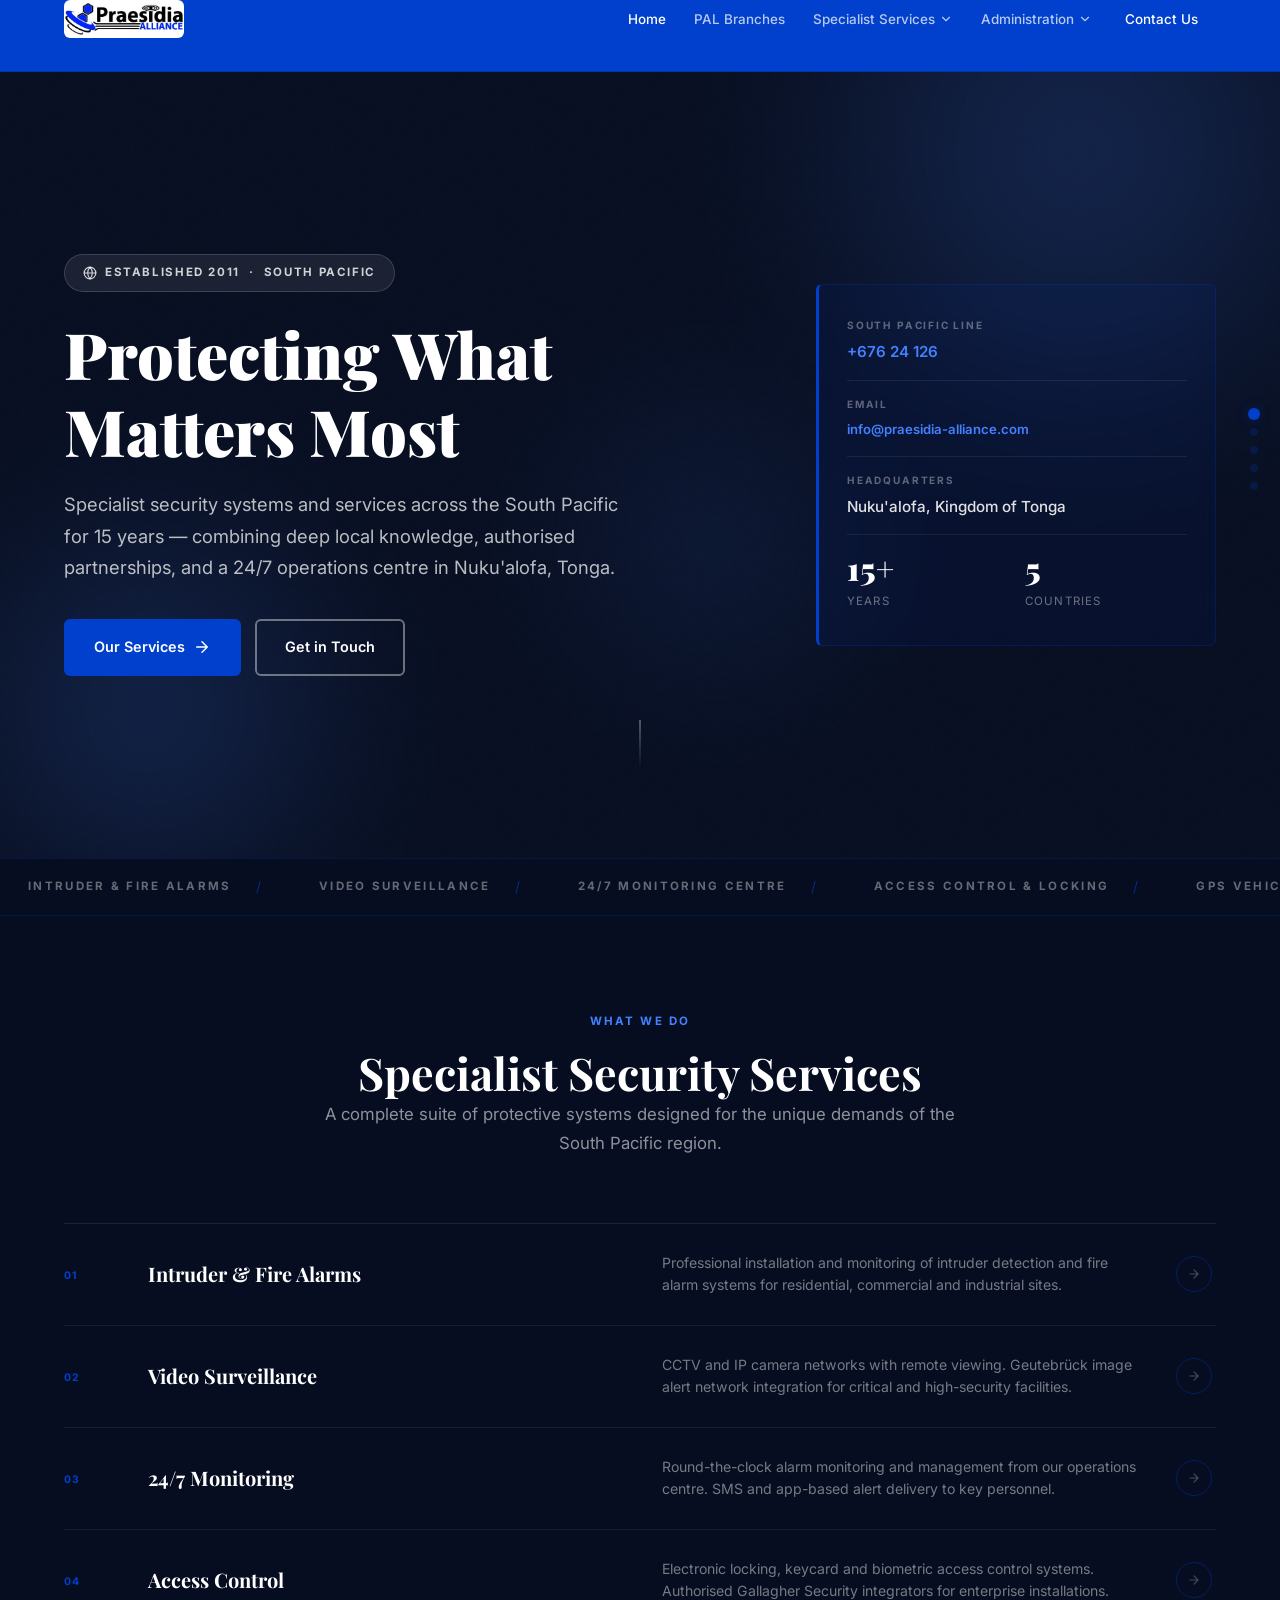
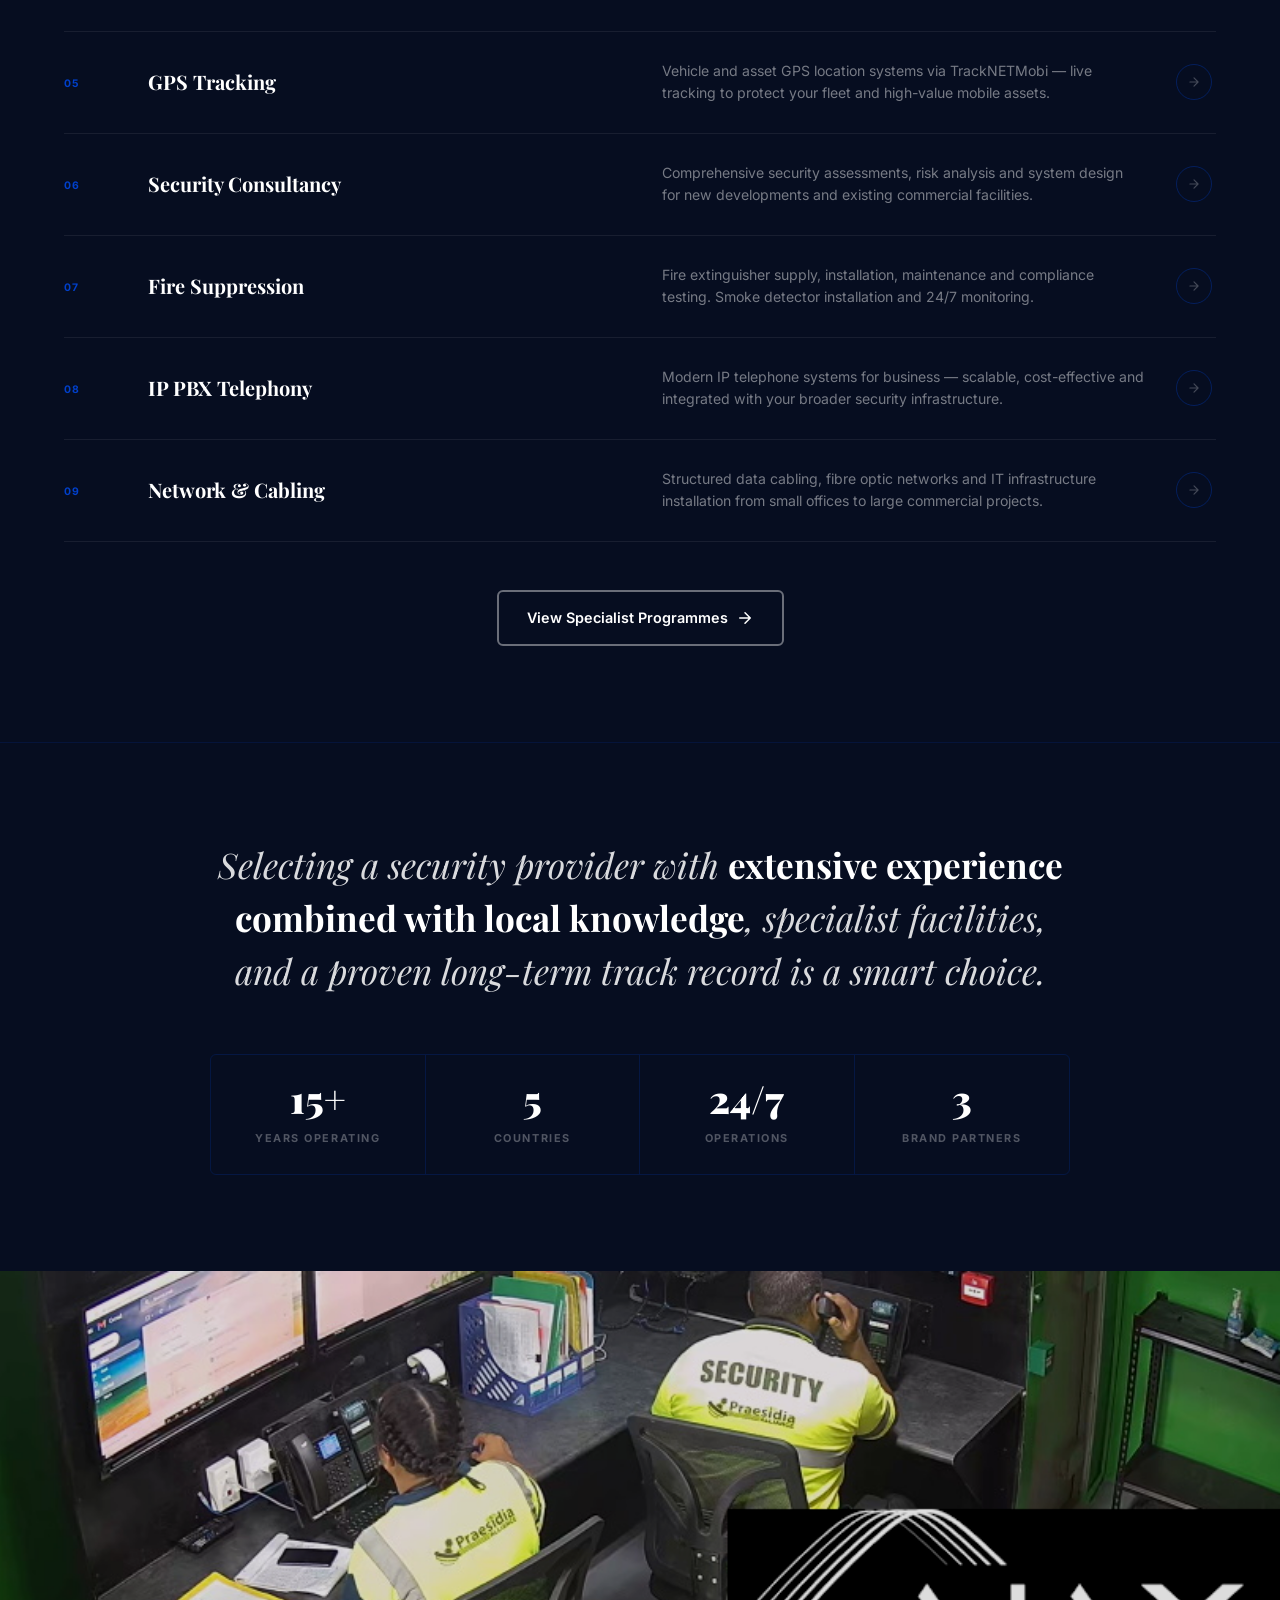
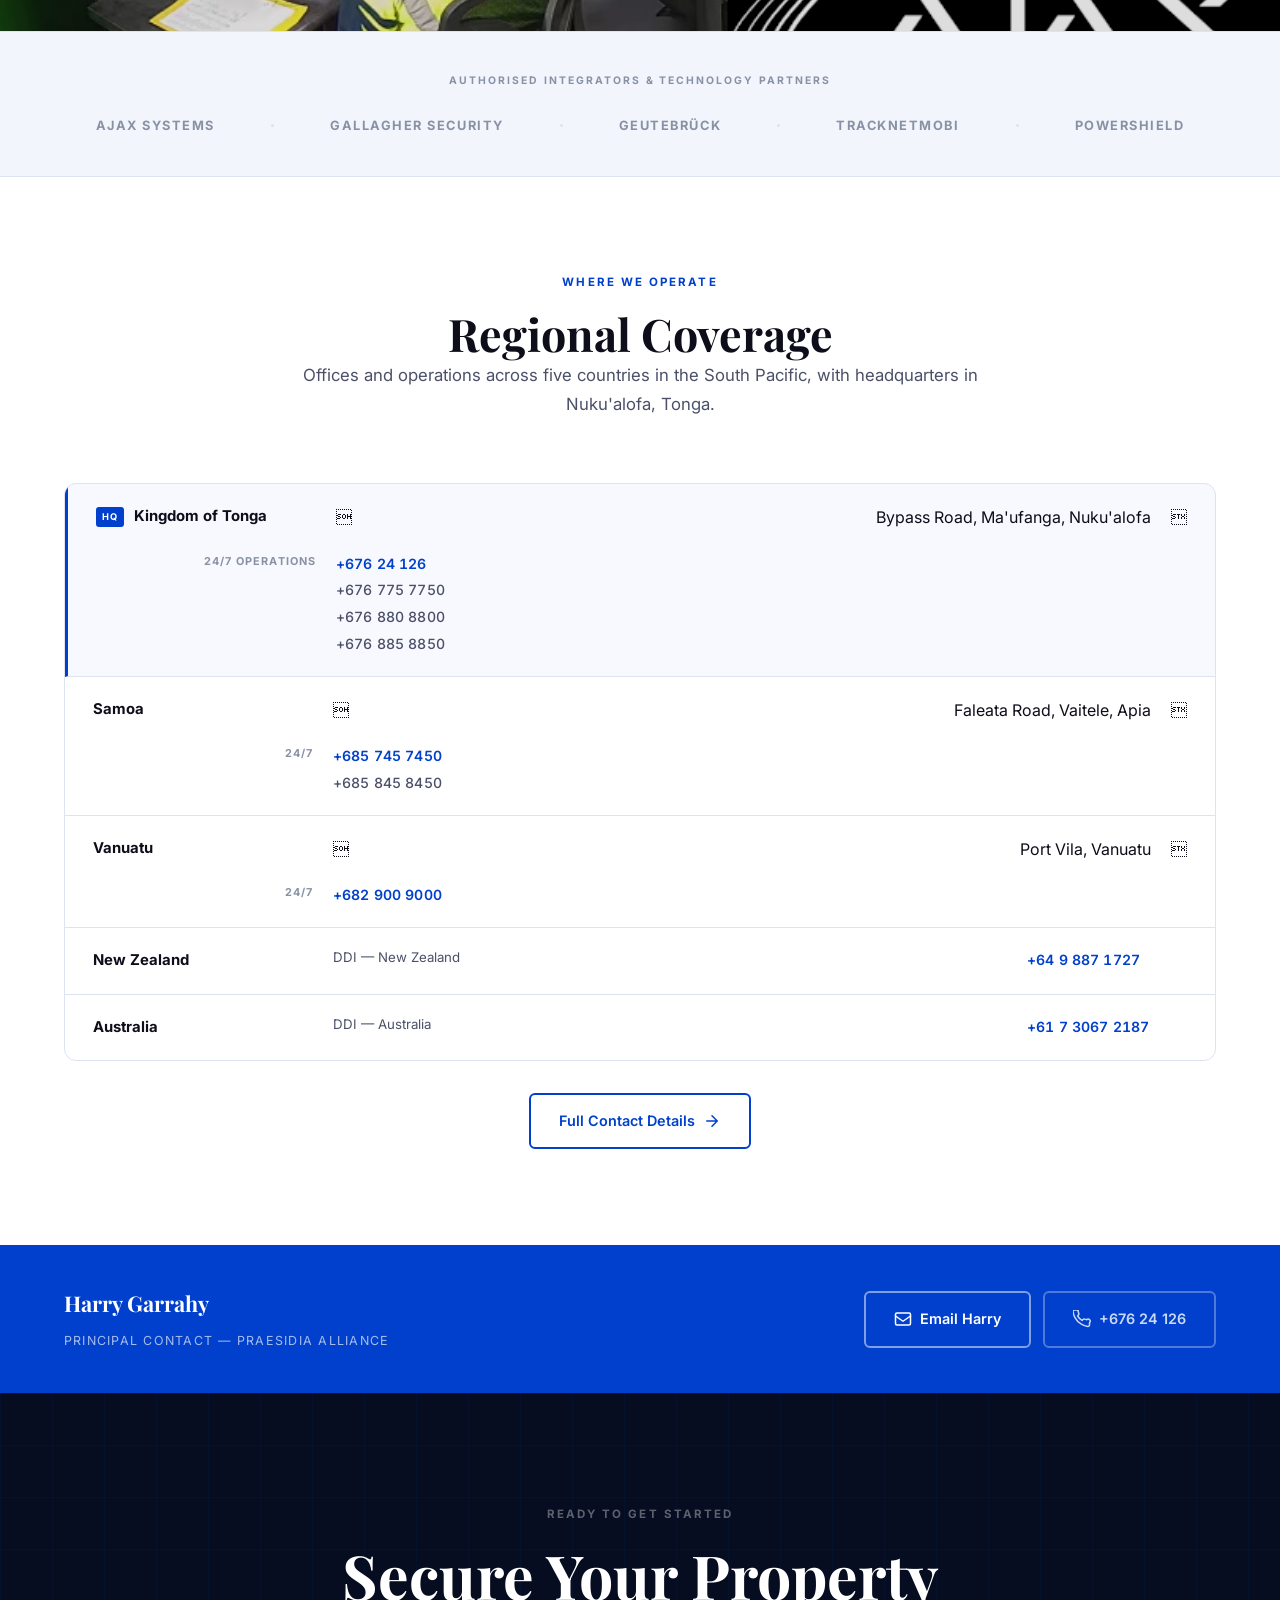
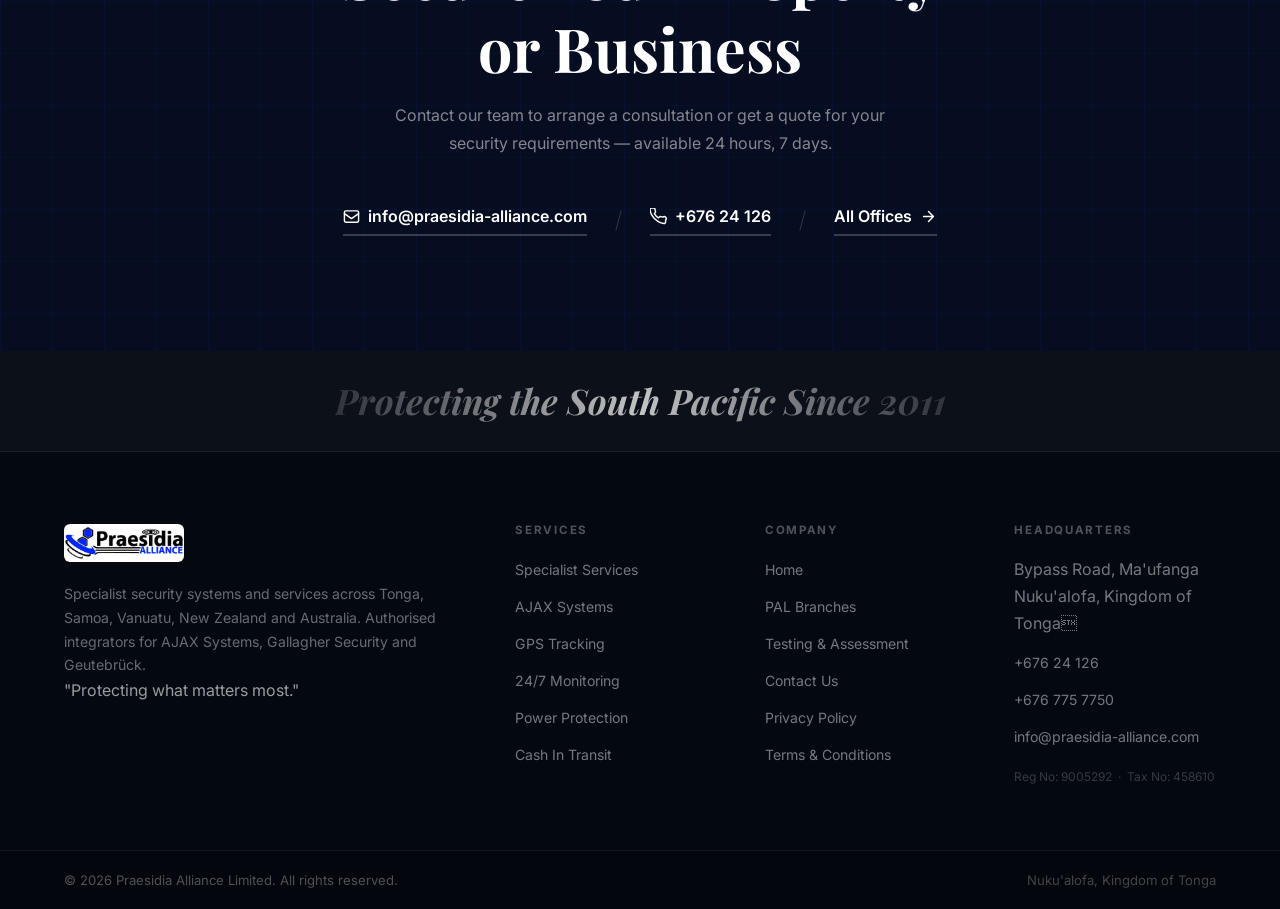
==== index.html @ 6ab4e909 "Make all addresses clickable with Google Maps links" ====
<!DOCTYPE html>
<html lang="en">
<head>
  <meta charset="UTF-8">
  <link rel="icon" type="image/x-icon" href="images/favicon.ico">
  <meta name="viewport" content="width=device-width, initial-scale=1.0">
  <meta name="description" content="Praesidia Alliance — specialist security systems and services across the South Pacific. Intruder alarms, CCTV, 24/7 monitoring, access control, GPS tracking and more.">
  <title>Praesidia Alliance — Security Across the South Pacific</title>
  <meta property="og:type" content="website">
  <meta property="og:site_name" content="Praesidia Alliance">
  <meta property="og:title" content="Praesidia Alliance — Security Across the South Pacific">
  <meta property="og:description" content="Specialist security systems and services across the South Pacific for 15 years. Alarms, CCTV, 24/7 monitoring, access control and more.">
  <meta property="og:url" content="https://praesidia-alliance.com/index.html">
  <meta name="twitter:card" content="summary_large_image">
  <meta name="twitter:title" content="Praesidia Alliance — Security Across the South Pacific">
  <meta name="twitter:description" content="Specialist security systems and services across the South Pacific for 15 years.">
  <link rel="preconnect" href="https://fonts.googleapis.com">
  <link rel="preconnect" href="https://fonts.gstatic.com" crossorigin>
  <link href="https://fonts.googleapis.com/css2?family=Playfair+Display:ital,wght@0,400;0,700;0,900;1,400&family=Inter:wght@300;400;500;600;700&display=swap" rel="stylesheet">
  <link rel="stylesheet" href="css/style.css?v=2">
  <style>
    @media(max-width:900px){
      .nav-menu{display:flex!important;position:fixed!important;top:0!important;left:0!important;right:0!important;bottom:0!important;width:100vw!important;height:100vh!important;min-height:100vh!important;background:#0040CC!important;backdrop-filter:none!important;-webkit-backdrop-filter:none!important;flex-direction:column!important;align-items:center!important;justify-content:flex-start!important;gap:4px!important;padding:96px 28px 40px!important;overflow-y:auto!important;z-index:9999!important;opacity:0!important;transform:translateX(100%)!important;pointer-events:none!important;transition:opacity .35s ease,transform .35s cubic-bezier(.4,0,.2,1)!important}
      .nav-menu.open{opacity:1!important;transform:translateX(0)!important;pointer-events:all!important}
      .nav-toggle{display:flex!important;z-index:10000!important;position:relative!important}
      .nav-menu a{font-size:1.1rem!important;padding:13px 28px!important;font-weight:700!important;color:rgba(255,255,255,0.85)!important;width:100%!important;text-align:center!important;display:block!important;border-radius:8px!important}
      .nav-menu a:hover,.nav-menu a.active{color:#fff!important;background:rgba(255,255,255,0.07)!important}
      .nav-cta{background:#0040CC!important;border-radius:6px!important;margin-top:12px!important}
    }
    html,body{overflow-x:hidden!important}
    @media(max-width:900px){
      .hero{min-height:auto!important;padding-top:calc(72px + 20px)!important;padding-bottom:40px!important}
      .hero p{font-size:1.05rem!important;line-height:1.65!important}
      .hero-blob-1{width:320px!important;height:320px!important}
      .hero-blob-2{width:280px!important;height:280px!important}
      .hero-blob-3{width:240px!important;height:240px!important}
    }
    @media(max-width:640px){
      .btn{white-space:normal!important}
      .hero-actions{flex-direction:column!important}
    }
  </style>
</head>
<body>

<!-- PRELOADER -->
<div class="preloader">
  <div class="preloader-logo">
    <div class="preloader-mark">P</div>
    <div class="preloader-text">
      <strong>Praesidia</strong>
      <span>Alliance</span>
    </div>
  </div>
  <div class="preloader-track"><div class="preloader-fill"></div></div>
</div>

<!-- NAVBAR -->
<nav class="navbar" id="navbar">
  <div class="container">
    <div class="nav-inner">
      <a href="index.html" class="nav-logo">
        <img src="images/logo.png" alt="Praesidia Alliance" class="nav-logo-img">
      </a>
      <ul class="nav-menu" id="navMenu">
        <li><a href="index.html" class="active">Home</a></li>
        <li><a href="pal-branches.html">PAL Branches</a></li>
        <li class="has-dropdown">
          <a href="specialist.html">Specialist Services <span class="icon" data-icon="chevron-down" style="width:14px;height:14px;"></span></a>
          <ul class="dropdown-menu">
            <li><a href="ajax-systems.html">AJAX Systems</a></li>
            <li><a href="tracknetmobi.html">GPS Tracking</a></li>
            <li><a href="247net.html">24/7 Monitoring</a></li>
            <li><a href="power.html">Power Protection</a></li>
            <li><a href="cit.html">Cash In Transit</a></li>
            <li><a href="testing.html">Testing &amp; Assessment</a></li>
          </ul>
        </li>
        <li class="has-dropdown">
          <a href="administration--regional-contacts.html">Administration <span class="icon" data-icon="chevron-down" style="width:14px;height:14px;"></span></a>
          <ul class="dropdown-menu">
            <li><a href="administration--regional-contacts.html">Regional Contacts</a></li>
            <li><a href="privacy-policy.html">Privacy Policy</a></li>
            <li><a href="terms--conditions.html">Terms &amp; Conditions</a></li>
          </ul>
        </li>
        <li><a href="administration--regional-contacts.html" class="nav-cta">Contact Us</a></li>
      </ul>
      <button class="nav-toggle" id="navToggle" aria-label="Toggle navigation" aria-expanded="false">
        <span class="icon" data-icon="menu" style="width:22px;height:22px;"></span>
      </button>
    </div>
  </div>
</nav>

<!-- ==========================================
     HERO — Split layout
     Left: headline + copy + CTAs
     Right: credentials panel (hidden on mobile)
     ========================================== -->
<section class="hero" id="hero" data-nav-label="Home">
  <div class="hero-blobs">
    <div class="hero-blob hero-blob-1"></div>
    <div class="hero-blob hero-blob-2"></div>
    <div class="hero-blob hero-blob-3"></div>
  </div>
  <div class="hero-noise"></div>
  <div class="container">
    <div class="hero-split">

      <!-- Left -->
      <div class="hero-content">
        <div class="hero-eyebrow">
          <span class="icon" data-icon="globe" style="width:14px;height:14px;"></span>
          Established 2011 &nbsp;·&nbsp; South Pacific
        </div>
        <h1 class="stagger-words">Protecting What Matters Most</h1>
        <p>Specialist security systems and services across the South Pacific for 15 years — combining deep local knowledge, authorised partnerships, and a 24/7 operations centre in Nuku'alofa, Tonga.</p>
        <div class="hero-actions">
          <a href="specialist.html" class="btn btn-primary">Our Services <span class="icon" data-icon="arrow-right" style="width:18px;height:18px;"></span></a>
          <a href="administration--regional-contacts.html" class="btn btn-ghost">Get in Touch</a>
        </div>
      </div>

      <!-- Right — credential panel -->
      <div class="hero-panel" data-reveal="right">
        <div class="hero-panel-item">
          <span class="hero-panel-label">South Pacific Line</span>
          <a href="tel:+67624126" class="hero-panel-value hero-panel-link">+676 24 126</a>
        </div>
        <div class="hero-panel-item">
          <span class="hero-panel-label">Email</span>
          <a href="mailto:info@praesidia-alliance.com" class="hero-panel-value hero-panel-link" style="font-size:0.82rem;">info@praesidia-alliance.com</a>
        </div>
        <div class="hero-panel-item">
          <span class="hero-panel-label">Headquarters</span>
          <span class="hero-panel-value">Nuku'alofa, Kingdom of Tonga</span>
        </div>
        <div class="hero-panel-item" style="display:grid;grid-template-columns:1fr 1fr;gap:16px;padding-bottom:0;">
          <div>
            <span class="hero-panel-stat">15+</span>
            <span class="hero-panel-sub">Years</span>
          </div>
          <div>
            <span class="hero-panel-stat">5</span>
            <span class="hero-panel-sub">Countries</span>
          </div>
        </div>
      </div>

    </div>
  </div>
  <div class="hero-scroll"><div class="hero-scroll-line"></div></div>
</section>

<!-- EDITORIAL TICKER -->
<div class="editorial-ticker">
  <div class="editorial-track">
    <span class="editorial-item">Intruder &amp; Fire Alarms <span class="editorial-slash">/</span></span>
    <span class="editorial-item">Video Surveillance <span class="editorial-slash">/</span></span>
    <span class="editorial-item">24/7 Monitoring Centre <span class="editorial-slash">/</span></span>
    <span class="editorial-item">Access Control &amp; Locking <span class="editorial-slash">/</span></span>
    <span class="editorial-item">GPS Vehicle Tracking <span class="editorial-slash">/</span></span>
    <span class="editorial-item">Security Consultancy <span class="editorial-slash">/</span></span>
    <span class="editorial-item">Fire Suppression <span class="editorial-slash">/</span></span>
    <span class="editorial-item">IP PBX Telephony <span class="editorial-slash">/</span></span>
    <span class="editorial-item">Network &amp; Cabling <span class="editorial-slash">/</span></span>
    <span class="editorial-item">Intruder &amp; Fire Alarms <span class="editorial-slash">/</span></span>
    <span class="editorial-item">Video Surveillance <span class="editorial-slash">/</span></span>
    <span class="editorial-item">24/7 Monitoring Centre <span class="editorial-slash">/</span></span>
    <span class="editorial-item">Access Control &amp; Locking <span class="editorial-slash">/</span></span>
    <span class="editorial-item">GPS Vehicle Tracking <span class="editorial-slash">/</span></span>
    <span class="editorial-item">Security Consultancy <span class="editorial-slash">/</span></span>
    <span class="editorial-item">Fire Suppression <span class="editorial-slash">/</span></span>
    <span class="editorial-item">IP PBX Telephony <span class="editorial-slash">/</span></span>
    <span class="editorial-item">Network &amp; Cabling <span class="editorial-slash">/</span></span>
  </div>
</div>

<!-- ==========================================
     SERVICES — Numbered ruled list
     Dark section — completely different to card grid
     ========================================== -->
<section class="section section-dark" id="services" data-nav-label="Services">
  <div class="container">
    <div class="section-header" data-reveal>
      <span class="eyebrow">What We Do</span>
      <h2>Specialist Security Services</h2>
      <p>A complete suite of protective systems designed for the unique demands of the South Pacific region.</p>
    </div>

    <div class="svc-list">

      <div class="svc-row" data-reveal>
        <span class="svc-num">01</span>
        <div class="svc-name">Intruder &amp; Fire Alarms</div>
        <div class="svc-desc">Professional installation and monitoring of intruder detection and fire alarm systems for residential, commercial and industrial sites.</div>
        <div class="svc-arrow"><span class="icon" data-icon="arrow-right" style="width:14px;height:14px;"></span></div>
      </div>

      <div class="svc-row" data-reveal>
        <span class="svc-num">02</span>
        <div class="svc-name">Video Surveillance</div>
        <div class="svc-desc">CCTV and IP camera networks with remote viewing. Geutebrück image alert network integration for critical and high-security facilities.</div>
        <div class="svc-arrow"><span class="icon" data-icon="arrow-right" style="width:14px;height:14px;"></span></div>
      </div>

      <div class="svc-row" data-reveal>
        <span class="svc-num">03</span>
        <div class="svc-name">24/7 Monitoring</div>
        <div class="svc-desc">Round-the-clock alarm monitoring and management from our operations centre. SMS and app-based alert delivery to key personnel.</div>
        <div class="svc-arrow"><span class="icon" data-icon="arrow-right" style="width:14px;height:14px;"></span></div>
      </div>

      <div class="svc-row" data-reveal>
        <span class="svc-num">04</span>
        <div class="svc-name">Access Control</div>
        <div class="svc-desc">Electronic locking, keycard and biometric access control systems. Authorised Gallagher Security integrators for enterprise installations.</div>
        <div class="svc-arrow"><span class="icon" data-icon="arrow-right" style="width:14px;height:14px;"></span></div>
      </div>

      <div class="svc-row" data-reveal>
        <span class="svc-num">05</span>
        <div class="svc-name">GPS Tracking</div>
        <div class="svc-desc">Vehicle and asset GPS location systems via TrackNETMobi — live tracking to protect your fleet and high-value mobile assets.</div>
        <div class="svc-arrow"><span class="icon" data-icon="arrow-right" style="width:14px;height:14px;"></span></div>
      </div>

      <div class="svc-row" data-reveal>
        <span class="svc-num">06</span>
        <div class="svc-name">Security Consultancy</div>
        <div class="svc-desc">Comprehensive security assessments, risk analysis and system design for new developments and existing commercial facilities.</div>
        <div class="svc-arrow"><span class="icon" data-icon="arrow-right" style="width:14px;height:14px;"></span></div>
      </div>

      <div class="svc-row" data-reveal>
        <span class="svc-num">07</span>
        <div class="svc-name">Fire Suppression</div>
        <div class="svc-desc">Fire extinguisher supply, installation, maintenance and compliance testing. Smoke detector installation and 24/7 monitoring.</div>
        <div class="svc-arrow"><span class="icon" data-icon="arrow-right" style="width:14px;height:14px;"></span></div>
      </div>

      <div class="svc-row" data-reveal>
        <span class="svc-num">08</span>
        <div class="svc-name">IP PBX Telephony</div>
        <div class="svc-desc">Modern IP telephone systems for business — scalable, cost-effective and integrated with your broader security infrastructure.</div>
        <div class="svc-arrow"><span class="icon" data-icon="arrow-right" style="width:14px;height:14px;"></span></div>
      </div>

      <div class="svc-row" data-reveal>
        <span class="svc-num">09</span>
        <div class="svc-name">Network &amp; Cabling</div>
        <div class="svc-desc">Structured data cabling, fibre optic networks and IT infrastructure installation from small offices to large commercial projects.</div>
        <div class="svc-arrow"><span class="icon" data-icon="arrow-right" style="width:14px;height:14px;"></span></div>
      </div>

    </div>

    <div style="text-align:center;margin-top:48px;" data-reveal>
      <a href="specialist.html" class="btn btn-ghost">View Specialist Programmes <span class="icon" data-icon="arrow-right" style="width:18px;height:18px;"></span></a>
    </div>
  </div>
</section>

<!-- ==========================================
     ABOUT — Dark statement band
     Italic quote + bordered fact grid + image
     ========================================== -->
<section class="about-band" id="about" data-nav-label="About">
  <div class="container">
    <div class="about-band-inner">
      <div data-reveal>
        <blockquote>
          Selecting a security provider with <em>extensive experience combined with local knowledge</em>, specialist facilities, and a proven long-term track record is a smart choice.
        </blockquote>
      </div>
      <div class="about-facts" data-reveal>
        <div class="about-fact">
          <span class="about-fact-num">15+</span>
          <span class="about-fact-label">Years Operating</span>
        </div>
        <div class="about-fact">
          <span class="about-fact-num">5</span>
          <span class="about-fact-label">Countries</span>
        </div>
        <div class="about-fact">
          <span class="about-fact-num">24/7</span>
          <span class="about-fact-label">Operations</span>
        </div>
        <div class="about-fact">
          <span class="about-fact-num">3</span>
          <span class="about-fact-label">Brand Partners</span>
        </div>
      </div>
    </div>
  </div>
</section>

<!-- OPS CENTRE IMAGE STRIP -->
<div class="ops-strip">
  <!-- SOURCE: Praesidia ops centre with AJAX badge
       Save locally: images/ops-centre.jpg -->
  <img src="images/ops-centre-ajax.jpg"
       alt="Praesidia Alliance 24/7 Operations Centre, Nuku'alofa, Tonga"
       loading="lazy">
</div>

<!-- PARTNERS STRIP -->
<div class="partners-strip">
  <div class="container">
    <p class="partners-strip-label">Authorised integrators &amp; technology partners</p>
    <div class="partners-strip-row">
      <span class="partner-name">AJAX Systems</span>
      <span class="partner-dot"></span>
      <span class="partner-name">Gallagher Security</span>
      <span class="partner-dot"></span>
      <span class="partner-name">Geutebrück</span>
      <span class="partner-dot"></span>
      <span class="partner-name">TrackNETMobi</span>
      <span class="partner-dot"></span>
      <span class="partner-name">PowerShield</span>
    </div>
  </div>
</div>

<!-- ==========================================
     REGIONAL COVERAGE — Table rows
     Not cards — completely different layout
     ========================================== -->
<section class="section" id="coverage" data-nav-label="Regions">
  <div class="container">
    <div class="section-header" data-reveal>
      <span class="eyebrow">Where We Operate</span>
      <h2>Regional Coverage</h2>
      <p>Offices and operations across five countries in the South Pacific, with headquarters in Nuku'alofa, Tonga.</p>
    </div>

    <div class="regions-table" data-reveal>

      <div class="region-row is-hq">
        <div class="region-name-cell">
          <span class="region-hq-tag">HQ</span>
          <strong>Kingdom of Tonga</strong>
        </div>
        <a href="https://www.google.com/maps/search/?api=1&query=Bypass+Road+Maufanga+Nukualofa+Tonga" style="color:inherit;text-decoration:none;" target="_blank" rel="noopener">Bypass Road, Ma'ufanga, Nuku'alofa</a>
        <div class="region-ops-hours">24/7 Operations</div>
        <div class="region-tel">
          <a href="tel:+67624126">+676 24 126</a>
          <a href="tel:+6767757750">+676 775 7750</a>
          <a href="tel:+6768808800">+676 880 8800</a>
          <a href="tel:+6768858850">+676 885 8850</a>
        </div>
      </div>

      <div class="region-row">
        <div class="region-name-cell">
          <strong>Samoa</strong>
        </div>
        <a href="https://www.google.com/maps/search/?api=1&query=Faleata+Road+Vaitele+Apia+Samoa" style="color:inherit;text-decoration:none;" target="_blank" rel="noopener">Faleata Road, Vaitele, Apia</a>
        <div class="region-ops-hours">24/7</div>
        <div class="region-tel">
          <a href="tel:+6857457450">+685 745 7450</a>
          <a href="tel:+6858458450">+685 845 8450</a>
        </div>
      </div>

      <div class="region-row">
        <div class="region-name-cell">
          <strong>Vanuatu</strong>
        </div>
        <a href="https://www.google.com/maps/search/?api=1&query=Port+Vila+Vanuatu" style="color:inherit;text-decoration:none;" target="_blank" rel="noopener">Port Vila, Vanuatu</a>
        <div class="region-ops-hours">24/7</div>
        <div class="region-tel">
          <a href="tel:+6829009000">+682 900 9000</a>
        </div>
      </div>

      <div class="region-row">
        <div class="region-name-cell">
          <strong>New Zealand</strong>
        </div>
        <div class="region-addr">DDI — New Zealand</div>
        <div class="region-ops-hours"></div>
        <div class="region-tel">
          <a href="tel:+6498871727">+64 9 887 1727</a>
        </div>
      </div>

      <div class="region-row">
        <div class="region-name-cell">
          <strong>Australia</strong>
        </div>
        <div class="region-addr">DDI — Australia</div>
        <div class="region-ops-hours"></div>
        <div class="region-tel">
          <a href="tel:+61730672187">+61 7 3067 2187</a>
        </div>
      </div>

    </div>

    <div style="text-align:center;margin-top:32px;" data-reveal>
      <a href="administration--regional-contacts.html" class="btn btn-outline">Full Contact Details <span class="icon" data-icon="arrow-right" style="width:18px;height:18px;"></span></a>
    </div>
  </div>
</section>

<!-- KEY CONTACT BAND -->
<div class="contact-band">
  <div class="container">
    <div class="contact-band-inner">
      <div class="contact-band-info">
        <strong>Harry Garrahy</strong>
        <span>Principal Contact — Praesidia Alliance</span>
      </div>
      <div class="contact-band-actions">
        <a href="mailto:htg@praesidia-alliance.com" class="btn btn-ghost" style="border-color:rgba(255,255,255,0.5);">
          <span class="icon" data-icon="mail" style="width:18px;height:18px;"></span>
          Email Harry
        </a>
        <a href="tel:+67624126" class="btn btn-ghost" style="border-color:rgba(255,255,255,0.3);color:rgba(255,255,255,0.8);">
          <span class="icon" data-icon="phone" style="width:18px;height:18px;"></span>
          +676 24 126
        </a>
      </div>
    </div>
  </div>
</div>

<!-- ==========================================
     CTA — Typographic, grid-pattern dark
     No button-heavy CTA section — just links
     ========================================== -->
<section class="cta-type" id="cta" data-nav-label="Get in Touch">
  <div class="container">
    <div class="cta-type-inner" data-reveal>
      <span class="eyebrow" style="color:rgba(255,255,255,0.35);">Ready to Get Started</span>
      <h2>Secure Your Property<br>or Business</h2>
      <p>Contact our team to arrange a consultation or get a quote for your security requirements — available 24 hours, 7 days.</p>
      <div class="cta-type-links">
        <a href="mailto:info@praesidia-alliance.com" class="cta-type-link">
          <span class="icon" data-icon="mail" style="width:17px;height:17px;"></span>
          info@praesidia-alliance.com
        </a>
        <span class="cta-type-sep">/</span>
        <a href="tel:+67624126" class="cta-type-link">
          <span class="icon" data-icon="phone" style="width:17px;height:17px;"></span>
          +676 24 126
        </a>
        <span class="cta-type-sep">/</span>
        <a href="administration--regional-contacts.html" class="cta-type-link">
          All Offices
          <span class="icon" data-icon="arrow-right" style="width:17px;height:17px;"></span>
        </a>
      </div>
    </div>
  </div>
</section>

<!-- FOOTER -->
<footer class="footer">
  <div class="footer-brand-bar">
    <div class="container">
      <span class="footer-brand-statement">Protecting the South Pacific Since 2011</span>
    </div>
  </div>
  <div class="footer-main">
    <div class="container">
      <div class="footer-grid">
        <div class="footer-brand">
          <a href="index.html" class="nav-logo" style="margin-bottom:20px;display:inline-flex;">
            <img src="images/logo.png" alt="Praesidia Alliance" class="nav-logo-img">
          </a>
          <p>Specialist security systems and services across Tonga, Samoa, Vanuatu, New Zealand and Australia. Authorised integrators for AJAX Systems, Gallagher Security and Geutebrück.</p>
          <span class="footer-tagline">"Protecting what matters most."</span>
        </div>
        <div>
          <h5>Services</h5>
          <ul class="footer-links">
            <li><a href="specialist.html">Specialist Services</a></li>
            <li><a href="ajax-systems.html">AJAX Systems</a></li>
            <li><a href="tracknetmobi.html">GPS Tracking</a></li>
            <li><a href="247net.html">24/7 Monitoring</a></li>
            <li><a href="power.html">Power Protection</a></li>
            <li><a href="cit.html">Cash In Transit</a></li>
          </ul>
        </div>
        <div>
          <h5>Company</h5>
          <ul class="footer-links">
            <li><a href="index.html">Home</a></li>
            <li><a href="pal-branches.html">PAL Branches</a></li>
            <li><a href="testing.html">Testing &amp; Assessment</a></li>
            <li><a href="administration--regional-contacts.html">Contact Us</a></li>
            <li><a href="privacy-policy.html">Privacy Policy</a></li>
            <li><a href="terms--conditions.html">Terms &amp; Conditions</a></li>
          </ul>
        </div>
        <div>
          <h5>Headquarters</h5>
          <ul class="footer-links">
            <li <a href="https://www.google.com/maps/search/?api=1&query=Bypass+Road+Maufanga+Nukualofa+Tonga" style="color:rgba(255,255,255,0.45);text-decoration:none;" target="_blank" rel="noopener">Bypass Road, Ma'ufanga<br>Nuku'alofa, Kingdom of Tonga</a>
          </ul>
          <ul class="footer-links" style="margin-top:12px;">
            <li><a href="tel:+67624126">+676 24 126</a></li>
            <li><a href="tel:+6767757750">+676 775 7750</a></li>
            <li><a href="mailto:info@praesidia-alliance.com">info@praesidia-alliance.com</a></li>
          </ul>
          <p style="margin-top:16px;font-size:0.75rem;color:rgba(255,255,255,0.2);line-height:1.6;">
            Reg No: 9005292 &nbsp;·&nbsp; Tax No: 458610
          </p>
        </div>
      </div>
    </div>
  </div>
  <div class="footer-bottom">
    <div class="container" style="display:flex;justify-content:space-between;align-items:center;flex-wrap:wrap;gap:8px;width:100%;">
      <span>© 2026 Praesidia Alliance Limited. All rights reserved.</span>
      <span style="color:rgba(255,255,255,0.25);">Nuku'alofa, Kingdom of Tonga</span>
    </div>
  </div>
</footer>

<a href="#" class="back-to-top" aria-label="Back to top">
  <span class="icon" data-icon="arrow-up" style="width:20px;height:20px;"></span>
</a>

<script src="js/icons.js?v=1"></script>
<script src="js/main.js?v=1"></script>
</body>
</html>
---- css/style.css ----
/* ============================================
   PRAESIDIA ALLIANCE — Premium Security
   Playfair Display / Inter — Navy + Blue
   ============================================ */

/* ============================================
   SECTION 7 — DESIGN TOKENS
   ============================================ */
:root {
  --primary:         #0040CC;
  --primary-dark:    #060d20;
  --primary-light:   #4480ff;
  --primary-glow:    rgba(0,64,204,0.30);

  --text-dark:       #0d0e1a;
  --text-mid:        #4b5068;
  --text-light:      #8892a4;

  --bg-white:        #ffffff;
  --bg-light:        #f2f5fc;
  --border:          #dde3f0;

  --shadow-xs:       0 1px 4px rgba(6,13,32,0.07);
  --shadow-sm:       0 2px 12px rgba(6,13,32,0.10);
  --shadow:          0 8px 32px rgba(6,13,32,0.14);
  --shadow-lg:       0 20px 60px rgba(6,13,32,0.20);

  --radius-sm:       6px;
  --radius:          12px;
  --radius-lg:       20px;
  --nav-height:      72px;
  --max-width:       1200px;

  --transition:      all 0.35s cubic-bezier(0.4,0,0.2,1);
  --transition-fast: all 0.2s cubic-bezier(0.4,0,0.2,1);

  --font-display:    'Playfair Display', Georgia, serif;
  --font-body:       'Inter', 'Helvetica Neue', Arial, sans-serif;
}

/* ============================================
   BASE RESET + TYPOGRAPHY
   ============================================ */
*, *::before, *::after { box-sizing:border-box; margin:0; padding:0; }
html { scroll-behavior:smooth; }
html, body { overflow-x:hidden; }
body {
  font-family:var(--font-body); font-size:16px; line-height:1.7;
  color:var(--text-dark); background:var(--bg-white);
  -webkit-font-smoothing:antialiased;
}
body.page-exit { animation:pageExit 0.34s ease forwards; }
@keyframes pageExit { to { opacity:0; transform:translateY(-12px); } }

h1,h2,h3,h4,h5 { font-family:var(--font-display); line-height:1.2; }
h1 { font-size:clamp(2.4rem,5.5vw,4rem); font-weight:900; }
h2 { font-size:clamp(1.8rem,3.5vw,2.8rem); font-weight:700; }
h3 { font-size:clamp(1.2rem,2.5vw,1.6rem); font-weight:700; }
h4 { font-size:1.1rem; font-weight:700; }
p  { color:var(--text-mid); margin-bottom:1rem; line-height:1.75; }
a  { color:var(--primary); text-decoration:none; transition:var(--transition-fast); }
img { max-width:100%; display:block; }

.section { padding:96px 0; }
.section.bg-light { background:var(--bg-light); }
.container { max-width:var(--max-width); margin:0 auto; padding:0 24px; }
.eyebrow { font-family:var(--font-body); font-size:0.72rem; font-weight:700; letter-spacing:0.18em; text-transform:uppercase; color:var(--primary); display:block; margin-bottom:14px; }
.divider { width:48px; height:3px; background:linear-gradient(90deg,var(--primary-dark),var(--primary)); border-radius:2px; margin:16px auto 28px; }
.divider-left { width:48px; height:3px; background:linear-gradient(90deg,var(--primary-dark),var(--primary)); border-radius:2px; margin:16px 0 28px; }
.section-header { text-align:center; max-width:680px; margin:0 auto 64px; }
.section-header p { font-size:1.05rem; }

.grid-2 { display:grid; grid-template-columns:repeat(2,1fr); gap:32px; }
.grid-3 { display:grid; grid-template-columns:repeat(3,1fr); gap:28px; }
.grid-4 { display:grid; grid-template-columns:repeat(4,1fr); gap:24px; }

.split { display:grid; grid-template-columns:1fr 1fr; gap:72px; align-items:center; }
.split.reverse { direction:rtl; }
.split.reverse > * { direction:ltr; }
.split-text { display:flex; flex-direction:column; }
.split-text h2 { margin-bottom:8px; }
.split-text p { font-size:1.05rem; }
.split-img { position:relative; }
.split-img img { width:100%; height:460px; object-fit:cover; border-radius:var(--radius-lg); display:block; }
.split-img-badge { position:absolute; bottom:24px; left:24px; background:var(--primary); color:#fff; font-size:0.8rem; font-weight:700; letter-spacing:0.08em; text-transform:uppercase; padding:8px 16px; border-radius:var(--radius-sm); }

.breadcrumb { display:flex; align-items:center; gap:8px; font-size:0.85rem; color:rgba(255,255,255,0.6); margin-bottom:16px; }
.breadcrumb a { color:rgba(255,255,255,0.6); }
.breadcrumb a:hover { color:#fff; }
.breadcrumb-sep { opacity:0.4; }

/* ============================================
   SCROLL PROGRESS BAR
   ============================================ */
.scroll-progress {
  position:fixed; top:0; left:0; height:3px; z-index:10001;
  background:linear-gradient(90deg,var(--primary-dark),var(--primary),var(--primary-light));
  width:0%; transition:width 0.1s linear; pointer-events:none;
}

/* ============================================
   PRELOADER
   ============================================ */
.preloader {
  position:fixed; inset:0; z-index:10000;
  background:var(--primary-dark); display:flex; flex-direction:column;
  align-items:center; justify-content:center; gap:24px;
  transition:opacity 0.5s ease, visibility 0.5s ease;
}
.preloader.done { opacity:0; visibility:hidden; pointer-events:none; }
.preloader-logo { display:flex; align-items:center; gap:16px; }
.preloader-mark {
  width:52px; height:52px; border-radius:12px;
  background:linear-gradient(135deg,var(--primary),var(--primary-light));
  display:flex; align-items:center; justify-content:center;
  font-family:var(--font-display); font-size:1.4rem; font-weight:900; color:#fff;
  animation:preloaderPulse 1.2s ease-in-out infinite alternate;
}
@keyframes preloaderPulse { from { transform:scale(1); } to { transform:scale(1.08); box-shadow:0 0 28px var(--primary-glow); } }
.preloader-text { display:flex; flex-direction:column; }
.preloader-text strong { font-family:var(--font-display); font-size:1.3rem; color:#fff; font-weight:700; }
.preloader-text span  { font-size:0.72rem; color:rgba(255,255,255,0.45); letter-spacing:0.14em; text-transform:uppercase; margin-top:2px; }
.preloader-track { width:200px; height:2px; background:rgba(255,255,255,0.12); border-radius:2px; overflow:hidden; }
.preloader-fill { height:100%; background:linear-gradient(90deg,var(--primary),var(--primary-light)); animation:preloaderFill 1.4s ease-in-out forwards; }
@keyframes preloaderFill { from { width:0%; } to { width:100%; } }

/* ============================================
   NAVBAR
   ============================================ */
.navbar {
  position:fixed; top:0; left:0; right:0; height:var(--nav-height);
  background:#0040CC; backdrop-filter:blur(24px); -webkit-backdrop-filter:blur(24px);
  z-index:1000; transition:var(--transition);
  border-bottom:1px solid rgba(0,0,0,0.15);
}
.navbar.scrolled { background:#0035aa; box-shadow:var(--shadow); border-bottom-color:rgba(0,0,0,0.2); }
.nav-inner { display:flex; align-items:center; justify-content:space-between; height:100%; }
.nav-logo { display:flex; align-items:center; gap:12px; text-decoration:none; }
.nav-logo-img { height:38px; width:auto; display:block; border-radius:6px; }
.nav-logo-text strong { display:block; font-family:var(--font-display); font-size:1rem; color:#fff; font-weight:700; line-height:1.2; }
.nav-logo-text span   { font-size:0.62rem; color:rgba(255,255,255,0.45); letter-spacing:0.14em; text-transform:uppercase; }
.nav-menu { display:flex; align-items:center; gap:2px; list-style:none; }
.nav-menu > li { position:relative; }
.nav-menu a { padding:8px 13px; border-radius:var(--radius-sm); font-size:0.84rem; font-weight:500; color:rgba(255,255,255,0.72); text-decoration:none; transition:var(--transition-fast); display:flex; align-items:center; gap:4px; }
.nav-menu a:hover, .nav-menu a.active { color:#fff; }
.nav-cta { background:var(--primary) !important; color:#fff !important; border-radius:var(--radius-sm) !important; padding:8px 18px !important; }
.nav-cta:hover { background:var(--primary-light) !important; }
.nav-toggle { display:none; background:none; border:none; cursor:pointer; color:#fff; width:44px; height:44px; align-items:center; justify-content:center; border-radius:var(--radius-sm); }
.nav-toggle:hover { background:rgba(255,255,255,0.08); }
.nav-toggle .icon { width:22px; height:22px; display:block; }

/* Dropdown */
.has-dropdown > a .icon { width:14px; height:14px; }
.dropdown-menu {
  position:absolute; top:calc(100% + 8px); left:0;
  background:var(--primary-dark); border:1px solid rgba(0,64,204,0.2);
  border-radius:var(--radius); min-width:210px; padding:8px 0;
  opacity:0; visibility:hidden; transform:translateY(-8px);
  transition:var(--transition-fast); z-index:200;
  box-shadow:var(--shadow);
}
.has-dropdown:hover .dropdown-menu { opacity:1; visibility:visible; transform:translateY(0); }
.dropdown-menu li a { font-size:0.82rem; padding:9px 18px; color:rgba(255,255,255,0.72); border-radius:0; display:block; }
.dropdown-menu li a:hover { color:#fff; background:rgba(0,64,204,0.15); }

/* Mobile nav */
@media(max-width:900px) {
  .nav-menu {
    display:flex; position:fixed; top:0; left:0; right:0; bottom:0;
    width:100vw; height:100vh; min-height:100vh;
    background:var(--primary-dark); backdrop-filter:none; -webkit-backdrop-filter:none;
    flex-direction:column; align-items:center; justify-content:flex-start;
    gap:4px; padding:96px 28px 40px; overflow-y:auto; z-index:9999;
    opacity:0; transform:translateX(100%); pointer-events:none;
    transition:opacity 0.35s ease, transform 0.35s cubic-bezier(.4,0,.2,1);
  }
  .nav-menu.open { opacity:1; transform:translateX(0); pointer-events:all; }
  .nav-menu li { width:100%; }
  .nav-menu > li > a { font-size:1.1rem; padding:13px 28px; font-weight:700; color:rgba(255,255,255,0.85); width:100%; text-align:center; display:block; border-radius:8px; }
  .nav-menu a:hover, .nav-menu a.active { color:#fff; background:rgba(255,255,255,0.07); }
  .nav-cta { background:var(--primary) !important; margin-top:12px !important; border-radius:6px !important; }
  .has-dropdown > a .icon { display:none; }
  .dropdown-menu { position:static; opacity:1; visibility:visible; transform:none; background:rgba(255,255,255,0.04); border:none; border-radius:0; padding:0; box-shadow:none; }
  .dropdown-menu li a { font-size:0.9rem; padding:9px 28px; text-align:center; color:rgba(255,255,255,0.6); }
  .nav-toggle { display:flex; z-index:10000; position:relative; }
}

/* ============================================
   HERO
   ============================================ */
.hero {
  position:relative; min-height:calc(100vh - 42px); display:flex; align-items:center;
  overflow:hidden; background:var(--primary-dark);
  padding:calc(var(--nav-height) + 80px) 0 80px;
}
.hero-photo {
  position:absolute; inset:0; z-index:0; pointer-events:none;
  background-size:cover; background-position:center 40%;
  animation:kenBurns 24s ease-in-out infinite alternate;
}
@keyframes kenBurns {
  0%   { transform:scale(1) translateX(0px); }
  100% { transform:scale(1.12) translateX(-20px); }
}
.hero-photo-overlay {
  position:absolute; inset:0; z-index:1; pointer-events:none;
  background:linear-gradient(135deg,rgba(6,13,32,0.93) 0%,rgba(6,13,32,0.65) 55%,rgba(0,64,204,0.35) 100%);
}
.hero-blobs { position:absolute; inset:0; z-index:2; pointer-events:none; overflow:hidden; }
.hero-blob {
  position:absolute; border-radius:50%; filter:blur(72px); opacity:0.22;
  background:radial-gradient(circle,var(--primary-light),transparent 70%);
  animation:blobFloat 8s ease-in-out infinite alternate;
}
.hero-blob-1 { width:700px; height:700px; top:-200px; right:-150px; animation-duration:9s; }
.hero-blob-2 { width:500px; height:500px; bottom:-100px; left:-100px; animation-duration:11s; animation-delay:-3s; }
.hero-blob-3 { width:400px; height:400px; top:40%; left:40%; animation-duration:7s; animation-delay:-5s; opacity:0.12; }
@keyframes blobFloat { from { transform:translateY(0) scale(1); } to { transform:translateY(-30px) scale(1.05); } }
.hero-noise { position:absolute; inset:0; z-index:3; pointer-events:none; opacity:0.03; background-image:url("data:image/svg+xml,%3Csvg viewBox='0 0 256 256' xmlns='http://www.w3.org/2000/svg'%3E%3Cfilter id='n'%3E%3CfeTurbulence type='fractalNoise' baseFrequency='0.9' numOctaves='4' stitchTiles='stitch'/%3E%3C/filter%3E%3Crect width='100%25' height='100%25' filter='url(%23n)' opacity='1'/%3E%3C/svg%3E"); background-size:200px; }
.hero-content { position:relative; z-index:5; max-width:760px; }
.hero-eyebrow { display:inline-flex; align-items:center; gap:8px; background:rgba(255,255,255,0.08); border:1px solid rgba(255,255,255,0.15); padding:8px 18px; border-radius:100px; font-size:0.72rem; font-weight:700; letter-spacing:0.14em; text-transform:uppercase; color:rgba(255,255,255,0.8); margin-bottom:24px; }
.hero h1 { color:#fff; margin-bottom:20px; }
.hero p  { color:rgba(255,255,255,0.72); font-size:1.15rem; line-height:1.7; margin-bottom:36px; max-width:580px; }
.hero-actions { display:flex; gap:14px; flex-wrap:wrap; }
.hero-scroll { position:absolute; bottom:90px; left:50%; transform:translateX(-50%); z-index:6; display:flex; flex-direction:column; align-items:center; gap:8px; }
.hero-scroll-line { width:1px; height:48px; background:linear-gradient(to bottom,rgba(255,255,255,0.6),transparent); animation:scrollBounce 2s ease-in-out infinite; }
@keyframes scrollBounce { 0%,100%{transform:scaleY(1);opacity:1;} 50%{transform:scaleY(0.6);opacity:0.4;} }

/* Page hero (subpages) */
.page-hero {
  position:relative; padding:calc(var(--nav-height) + 64px) 0 64px;
  background:linear-gradient(135deg,var(--primary-dark) 0%,#0d1f4e 100%); overflow:hidden;
}
.page-hero-blobs { position:absolute; inset:0; pointer-events:none; overflow:hidden; }
.page-hero-blob-1 { position:absolute; width:400px; height:400px; top:-100px; right:-80px; border-radius:50%; background:radial-gradient(circle,var(--primary-light),transparent 70%); filter:blur(64px); opacity:0.18; }
.page-hero-blob-2 { position:absolute; width:300px; height:300px; bottom:-80px; left:-60px; border-radius:50%; background:radial-gradient(circle,var(--primary),transparent 70%); filter:blur(48px); opacity:0.12; }
.page-hero h1 { color:#fff; margin-bottom:12px; }
.page-hero p  { color:rgba(255,255,255,0.7); font-size:1.05rem; max-width:600px; }

/* ============================================
   MARQUEE TICKER
   ============================================ */
.marquee-section { background:var(--primary); padding:14px 0; overflow:hidden; }
.marquee-track { display:flex; white-space:nowrap; animation:marquee 28s linear infinite; }
.marquee-track:hover { animation-play-state:paused; }
.marquee-item { display:inline-flex; align-items:center; gap:20px; padding:0 24px; font-size:0.78rem; font-weight:700; letter-spacing:0.14em; text-transform:uppercase; color:rgba(255,255,255,0.9); flex-shrink:0; }
.marquee-dot { width:4px; height:4px; border-radius:50%; background:rgba(255,255,255,0.5); }
@keyframes marquee { from { transform:translateX(0); } to { transform:translateX(-50%); } }

/* ============================================
   STATS BAR
   ============================================ */
.stats-bar { background:linear-gradient(135deg,var(--primary-dark) 0%,#0d1f4e 100%); padding:64px 0; position:relative; overflow:hidden; }
.stats-bar::before { content:''; position:absolute; inset:0; background:linear-gradient(90deg,rgba(0,64,204,0.08) 1px,transparent 1px),linear-gradient(rgba(0,64,204,0.08) 1px,transparent 1px); background-size:64px 64px; }
.stats-grid { display:grid; grid-template-columns:repeat(4,1fr); gap:40px; position:relative; z-index:1; }
.stat-item { text-align:center; }
.stat-item + .stat-item { border-left:1px solid rgba(255,255,255,0.08); }
.stat-number { display:block; font-family:var(--font-display); font-size:clamp(2.4rem,5vw,3.6rem); font-weight:900; background:linear-gradient(135deg,#fff,var(--primary-light)); -webkit-background-clip:text; -webkit-text-fill-color:transparent; background-clip:text; line-height:1; margin-bottom:8px; }
.stat-label { font-size:0.8rem; font-weight:600; letter-spacing:0.1em; text-transform:uppercase; color:rgba(255,255,255,0.45); }

/* ============================================
   BUTTONS
   ============================================ */
.btn {
  display:inline-flex; align-items:center; gap:8px; padding:14px 28px;
  border-radius:var(--radius-sm); font-weight:600; font-size:0.9rem;
  cursor:pointer; transition:var(--transition); text-decoration:none;
  border:2px solid transparent; white-space:nowrap; font-family:var(--font-body);
}
.btn-primary { background:var(--primary); color:#fff; border-color:var(--primary); }
.btn-primary:hover { background:var(--primary-dark); border-color:var(--primary-dark); transform:translateY(-2px); box-shadow:var(--shadow); color:#fff; }
.btn-ghost { background:transparent; color:#fff; border-color:rgba(255,255,255,0.4); }
.btn-ghost:hover { background:rgba(255,255,255,0.1); border-color:#fff; transform:translateY(-2px); color:#fff; }
.btn-outline { background:transparent; color:var(--primary); border-color:var(--primary); }
.btn-outline:hover { background:var(--primary); color:#fff; transform:translateY(-2px); box-shadow:var(--shadow); }
.btn .icon { width:18px; height:18px; }
.btn-sm { padding:10px 20px; font-size:0.84rem; }

/* ============================================
   CARDS
   ============================================ */
.team-card, .news-card, .biz-card, .perk-card, .card {
  background:var(--bg-white); border:1px solid var(--border); border-radius:var(--radius-lg);
  overflow:hidden; transition:var(--transition); cursor:default;
}
.team-card:hover, .news-card:hover, .biz-card:hover, .perk-card:hover, .card:hover {
  transform:translateY(-8px); box-shadow:var(--shadow-lg); border-color:var(--primary-light);
}

/* Service / Perk cards */
.perk-card { padding:32px 28px; }
.perk-icon { width:52px; height:52px; background:linear-gradient(135deg,var(--primary-dark),var(--primary)); border-radius:var(--radius); display:flex; align-items:center; justify-content:center; margin-bottom:18px; }
.perk-icon .icon { width:24px; height:24px; color:#fff; }
.perk-card h3 { font-size:1.15rem; margin-bottom:8px; }
.perk-card p { font-size:0.92rem; margin:0; }

/* Outreach / specialist cards */
.outreach-card { overflow:hidden; }
.outreach-card-header { height:4px; background:linear-gradient(90deg,var(--primary-dark),var(--primary),var(--primary-light)); }
.outreach-card-body { padding:28px; }
.outreach-icon { width:48px; height:48px; background:var(--bg-light); border-radius:var(--radius); display:flex; align-items:center; justify-content:center; margin-bottom:14px; }
.outreach-icon .icon { width:22px; height:22px; color:var(--primary); }
.outreach-card h3 { font-size:1.1rem; margin-bottom:8px; }
.outreach-card p { font-size:0.9rem; }

/* ============================================
   PARTNERS BAR
   ============================================ */
.partners-bar { background:var(--bg-light); padding:48px 0; border-top:1px solid var(--border); border-bottom:1px solid var(--border); }
.partners-label { text-align:center; font-size:0.72rem; font-weight:700; letter-spacing:0.18em; text-transform:uppercase; color:var(--text-light); margin-bottom:32px; }
.partners-grid { display:flex; align-items:center; justify-content:center; gap:48px; flex-wrap:wrap; }
.partner-item { display:flex; align-items:center; gap:12px; opacity:0.55; filter:grayscale(1); transition:var(--transition); }
.partner-item:hover { opacity:1; filter:grayscale(0); }
.partner-item img { height:36px; width:auto; object-fit:contain; }
.partner-item span { font-family:var(--font-display); font-size:1.1rem; font-weight:700; color:var(--text-dark); white-space:nowrap; }

/* ============================================
   CINEMATIC / QUOTE SECTION
   ============================================ */
.cinematic-section {
  position:relative; min-height:60vh; display:flex; align-items:center;
  overflow:hidden; background:var(--primary-dark);
}
.cinematic-bg { position:absolute; inset:0; z-index:0; background-size:cover; background-position:center; }
.cinematic-overlay { position:absolute; inset:0; z-index:1; background:linear-gradient(135deg,rgba(6,13,32,0.95),rgba(6,13,32,0.80)); }
.cinematic-content { position:relative; z-index:2; text-align:center; max-width:820px; margin:0 auto; padding:0 24px; }
.cinematic-content .quote-icon { width:48px; height:48px; color:var(--primary); margin:0 auto 24px; opacity:0.7; }
.cinematic-content blockquote { font-family:var(--font-display); font-size:clamp(1.4rem,3vw,2rem); font-weight:400; font-style:italic; color:#fff; line-height:1.45; margin-bottom:24px; }
.cinematic-content cite { font-size:0.82rem; color:rgba(255,255,255,0.45); letter-spacing:0.1em; text-transform:uppercase; }

/* ============================================
   CONTACT FORM + GRID
   ============================================ */
.contact-grid { display:grid; grid-template-columns:1fr 1fr; gap:64px; align-items:start; }
.contact-card { background:var(--bg-white); border:1px solid var(--border); border-radius:var(--radius-lg); padding:40px; box-shadow:var(--shadow-sm); }
.contact-info-item { display:flex; align-items:flex-start; gap:14px; padding:14px 0; border-bottom:1px solid var(--border); }
.contact-info-item:last-child { border-bottom:none; }
.contact-info-icon { width:40px; height:40px; background:var(--bg-light); border-radius:var(--radius-sm); display:flex; align-items:center; justify-content:center; flex-shrink:0; }
.contact-info-icon .icon { width:18px; height:18px; color:var(--primary); }
.contact-info-text strong { display:block; font-size:0.85rem; font-weight:700; margin-bottom:2px; }
.contact-info-text span, .contact-info-text a { font-size:0.9rem; color:var(--text-mid); }
.form-group { margin-bottom:18px; }
.form-label { display:block; font-size:0.82rem; font-weight:600; margin-bottom:6px; color:var(--text-dark); }
.form-control {
  width:100%; padding:11px 14px; border:1.5px solid var(--border); border-radius:var(--radius-sm);
  font-family:var(--font-body); font-size:0.92rem; color:var(--text-dark); background:var(--bg-white);
  transition:border-color 0.2s ease, box-shadow 0.2s ease; outline:none;
}
.form-control:focus { border-color:var(--primary); box-shadow:0 0 0 3px var(--primary-glow); }
textarea.form-control { min-height:130px; resize:vertical; }
select.form-control { appearance:none; background-image:url("data:image/svg+xml,%3Csvg xmlns='http://www.w3.org/2000/svg' width='12' height='8' viewBox='0 0 12 8'%3E%3Cpath d='M1 1l5 5 5-5' stroke='%234b5068' stroke-width='1.5' fill='none' stroke-linecap='round'/%3E%3C/svg%3E"); background-repeat:no-repeat; background-position:right 14px center; cursor:pointer; }
.form-row { display:grid; grid-template-columns:1fr 1fr; gap:16px; }
.form-check { display:flex; align-items:flex-start; gap:10px; margin-bottom:12px; }
.form-check input { margin-top:3px; accent-color:var(--primary); }
.form-check label { font-size:0.88rem; color:var(--text-mid); }

/* Form success */
.form-success { display:none; text-align:center; padding:48px 24px; }
.form-success-icon { width:64px; height:64px; background:rgba(0,64,204,0.1); border:1.5px solid rgba(0,64,204,0.3); border-radius:50%; display:flex; align-items:center; justify-content:center; margin:0 auto 20px; }
.form-success-icon .icon { width:28px; height:28px; color:var(--primary); }

/* ============================================
   CTA SECTION
   ============================================ */
.cta-section {
  position:relative; padding:96px 0; overflow:hidden;
  background:linear-gradient(135deg,var(--primary-dark) 0%,#0d1f4e 100%);
  text-align:center;
}
.cta-section::before { content:''; position:absolute; inset:0; background:linear-gradient(90deg,rgba(0,64,204,0.08) 1px,transparent 1px),linear-gradient(rgba(0,64,204,0.08) 1px,transparent 1px); background-size:64px 64px; }
.cta-section .container { position:relative; z-index:1; }
.cta-section h2 { color:#fff; margin-bottom:16px; }
.cta-section p  { color:rgba(255,255,255,0.65); font-size:1.05rem; max-width:540px; margin:0 auto 36px; }
.cta-actions { display:flex; gap:14px; justify-content:center; flex-wrap:wrap; }

/* ============================================
   FOOTER
   ============================================ */
.footer { background:#040810; color:rgba(255,255,255,0.6); }
.footer-brand-bar { background:rgba(255,255,255,0.03); border-bottom:1px solid rgba(255,255,255,0.06); padding:20px 0; text-align:center; overflow:hidden; }
.footer-brand-statement { font-family:var(--font-display); font-size:clamp(1.3rem,3.5vw,2.2rem); font-weight:700; font-style:italic; background:linear-gradient(90deg,rgba(255,255,255,0.15),rgba(255,255,255,0.75),rgba(255,255,255,0.15)); -webkit-background-clip:text; -webkit-text-fill-color:transparent; background-clip:text; white-space:nowrap; }
.footer-main { padding:72px 0 48px; }
.footer-grid { display:grid; grid-template-columns:2fr 1fr 1fr 1fr; gap:48px; }
.footer-brand p { font-size:0.88rem; line-height:1.7; margin-bottom:0; color:rgba(255,255,255,0.4); }
.footer-logo-wrap { display:flex; align-items:center; gap:10px; margin-bottom:16px; }
.footer-logo-wrap img { height:34px; width:auto; background:#fff; border-radius:var(--radius-sm); padding:3px 8px; }
.footer-logo-wrap strong { font-family:var(--font-display); font-size:1rem; color:#fff; }
.footer-links { list-style:none; display:flex; flex-direction:column; gap:10px; }
.footer-links a { font-size:0.88rem; color:rgba(255,255,255,0.45); transition:var(--transition-fast); }
.footer-links a:hover { color:#fff; }
.footer h5 { font-family:var(--font-body); font-size:0.72rem; font-weight:700; letter-spacing:0.15em; text-transform:uppercase; color:rgba(255,255,255,0.3); margin-bottom:18px; }
.footer-contact-item { display:flex; align-items:center; gap:10px; font-size:0.88rem; color:rgba(255,255,255,0.45); margin-bottom:8px; }
.footer-contact-item .icon { width:14px; height:14px; color:var(--primary); flex-shrink:0; }
.footer-contact-item a { color:rgba(255,255,255,0.45); }
.footer-contact-item a:hover { color:#fff; }
.footer-bottom { background:rgba(0,0,0,0.2); border-top:1px solid rgba(255,255,255,0.06); padding:18px 0; font-size:0.82rem; }
.footer-bottom .container { display:flex; align-items:center; justify-content:space-between; }
.footer-bottom span { color:rgba(255,255,255,0.3); }
.footer-bottom a { color:rgba(255,255,255,0.3); }
.footer-bottom a:hover { color:rgba(255,255,255,0.65); }

/* ============================================
   BACK TO TOP + DOT NAV
   ============================================ */
.back-to-top {
  position:fixed; bottom:32px; right:32px; width:44px; height:44px;
  background:var(--primary); color:#fff; border:none; border-radius:50%;
  display:flex; align-items:center; justify-content:center;
  cursor:pointer; z-index:200; box-shadow:var(--shadow);
  opacity:0; transform:translateY(12px); pointer-events:none;
  transition:var(--transition);
}
.back-to-top.visible { opacity:1; transform:translateY(0); pointer-events:all; }
.back-to-top:hover { background:var(--primary-dark); transform:translateY(-2px); }
.back-to-top .icon { width:20px; height:20px; display:block; }
.dot-nav { position:fixed; right:22px; top:50%; transform:translateY(-50%); z-index:100; display:flex; flex-direction:column; gap:10px; }
.dot-nav-dot { width:8px; height:8px; border-radius:50%; background:rgba(0,64,204,0.2); border:none; cursor:pointer; padding:0; transition:var(--transition-fast); }
.dot-nav-dot.active { background:var(--primary); transform:scale(1.5); box-shadow:0 0 8px var(--primary-glow); }
@media(max-width:900px){ .dot-nav { display:none; } }

/* ============================================
   SCROLL REVEAL
   ============================================ */
[data-reveal] { opacity:0; transform:translateY(28px); transition:opacity 0.7s ease, transform 0.7s cubic-bezier(0.4,0,0.2,1); }
[data-reveal="left"]  { transform:translateX(-40px); }
[data-reveal="right"] { transform:translateX(40px); }
[data-reveal].revealed { opacity:1; transform:none; }
[data-delay="1"] { transition-delay:0.1s; }
[data-delay="2"] { transition-delay:0.2s; }
[data-delay="3"] { transition-delay:0.3s; }
[data-delay="4"] { transition-delay:0.4s; }
[data-delay="5"] { transition-delay:0.5s; }
[data-delay="6"] { transition-delay:0.6s; }
.stagger-words .w { display:inline-block; opacity:0; transform:translateY(16px); transition:opacity 0.5s ease, transform 0.5s ease; }
.stagger-words.revealed .w { opacity:1; transform:none; }

/* ============================================
   LIGHTBOX
   ============================================ */
.lightbox { position:fixed; inset:0; z-index:9990; background:rgba(0,0,8,0.96); backdrop-filter:blur(12px); display:flex; align-items:center; justify-content:center; opacity:0; pointer-events:none; transition:opacity 0.3s ease; }
.lightbox.open { opacity:1; pointer-events:all; }
.lightbox-img { max-width:88vw; max-height:88vh; object-fit:contain; border-radius:12px; box-shadow:0 40px 100px rgba(0,0,0,0.7); transform:scale(0.92); transition:transform 0.35s cubic-bezier(.4,0,.2,1); display:block; }
.lightbox.open .lightbox-img { transform:scale(1); }
.lightbox-close { position:absolute; top:24px; right:24px; background:rgba(255,255,255,0.1); border:none; color:#fff; width:44px; height:44px; border-radius:50%; font-size:1.1rem; cursor:pointer; display:flex; align-items:center; justify-content:center; }
.lightbox-prev, .lightbox-next { position:absolute; top:50%; transform:translateY(-50%); background:rgba(255,255,255,0.1); border:none; color:#fff; width:48px; height:48px; border-radius:50%; font-size:1.3rem; cursor:pointer; display:flex; align-items:center; justify-content:center; }
.lightbox-prev { left:24px; }
.lightbox-next { right:24px; }
.lightbox-caption { position:absolute; bottom:24px; left:50%; transform:translateX(-50%); font-size:0.85rem; color:rgba(255,255,255,0.5); }

.photo-grid { display:grid; grid-template-columns:repeat(3,1fr); gap:16px; }
.photo-grid img { width:100%; height:260px; object-fit:cover; border-radius:var(--radius); cursor:pointer; display:block; transition:transform 0.3s ease; }
.photo-grid img:hover { transform:scale(1.02); }

/* ============================================
   PAGE-SPECIFIC — Products grid (CIT, Power)
   ============================================ */
.product-grid { display:grid; grid-template-columns:repeat(3,1fr); gap:24px; }
.product-card { background:var(--bg-white); border:1px solid var(--border); border-radius:var(--radius); overflow:hidden; transition:var(--transition); }
.product-card:hover { transform:translateY(-4px); box-shadow:var(--shadow); }
.product-card img { width:100%; height:220px; object-fit:cover; display:block; }
.product-card-body { padding:20px; }
.product-card-body h4 { margin-bottom:6px; font-size:0.95rem; }
.product-card-body p { font-size:0.85rem; margin:0; }

/* Downloads */
.download-list { display:flex; flex-direction:column; gap:12px; margin-top:24px; }
.download-item { display:flex; align-items:center; gap:14px; padding:16px 20px; background:var(--bg-light); border:1px solid var(--border); border-radius:var(--radius-sm); transition:var(--transition-fast); text-decoration:none; }
.download-item:hover { background:var(--primary); border-color:var(--primary); }
.download-item:hover span, .download-item:hover small { color:#fff; }
.download-item .icon { width:20px; height:20px; color:var(--primary); flex-shrink:0; }
.download-item:hover .icon { color:#fff; }
.download-item span { font-size:0.88rem; font-weight:600; color:var(--text-dark); }
.download-item small { font-size:0.75rem; color:var(--text-light); margin-left:auto; }

/* ============================================
   PRAESIDIA — EDITORIAL LAYOUT COMPONENTS
   (Design-specific — not in base guide)
   ============================================ */

/* HERO SPLIT — two-column hero with credentials panel */
.hero-split { display:grid; grid-template-columns:1fr 400px; gap:80px; align-items:center; }
.hero-panel {
  position:relative; z-index:5;
  background:rgba(0,64,204,0.07);
  border:1px solid rgba(0,64,204,0.22);
  border-left:3px solid var(--primary);
  border-radius:var(--radius-sm);
  padding:32px 28px;
  backdrop-filter:blur(8px);
}
.hero-panel-item { padding:15px 0; border-bottom:1px solid rgba(255,255,255,0.07); }
.hero-panel-item:last-child { border-bottom:none; padding-bottom:0; }
.hero-panel-item:first-child { padding-top:0; }
.hero-panel-label {
  font-size:0.63rem; font-weight:700; letter-spacing:0.18em; text-transform:uppercase;
  color:rgba(255,255,255,0.35); display:block; margin-bottom:5px;
}
.hero-panel-value { font-size:0.95rem; color:rgba(255,255,255,0.88); font-weight:500; display:block; }
.hero-panel-stat { font-family:var(--font-display); font-size:2rem; font-weight:900; color:#fff; line-height:1.1; display:block; }
.hero-panel-sub { font-size:0.72rem; color:rgba(255,255,255,0.4); letter-spacing:0.1em; text-transform:uppercase; }
.hero-panel-link { color:var(--primary-light); font-weight:600; }
.hero-panel-link:hover { color:#fff; }
@media(max-width:1100px) { .hero-split { grid-template-columns:1fr; } .hero-panel { display:none; } }

/* EDITORIAL TICKER — different from marquee-section */
.editorial-ticker {
  background:var(--primary-dark); padding:16px 0; overflow:hidden;
  border-top:1px solid rgba(0,64,204,0.2);
  border-bottom:1px solid rgba(0,64,204,0.2);
}
.editorial-track { display:flex; white-space:nowrap; animation:marquee 38s linear infinite; }
.editorial-track:hover { animation-play-state:paused; }
.editorial-item {
  display:inline-flex; align-items:center; gap:24px; padding:0 28px;
  font-size:0.72rem; font-weight:700; letter-spacing:0.2em; text-transform:uppercase;
  color:rgba(255,255,255,0.38); flex-shrink:0;
}
.editorial-slash { color:var(--primary); opacity:0.7; font-size:0.9rem; font-weight:300; }

/* SERVICES RULED LIST — dark section */
.section-dark { background:var(--primary-dark); }
.section-dark h2 { color:#fff; }
.section-dark .eyebrow { color:var(--primary-light); }
.section-dark > .container > .section-header p { color:rgba(255,255,255,0.55); }
.svc-list { border-top:1px solid rgba(255,255,255,0.09); margin-top:56px; }
.svc-row {
  display:grid; grid-template-columns:52px 1fr 1fr 40px;
  gap:32px; align-items:center;
  padding:28px 0;
  border-bottom:1px solid rgba(255,255,255,0.07);
  transition:background 0.25s ease, box-shadow 0.25s ease;
  cursor:default;
}
.svc-row:hover { background:rgba(0,64,204,0.07); box-shadow:24px 0 0 rgba(0,64,204,0.07), -24px 0 0 rgba(0,64,204,0.07); }
.svc-num { font-size:0.65rem; font-weight:700; letter-spacing:0.12em; color:var(--primary); padding-top:3px; font-family:var(--font-body); }
.svc-name { font-family:var(--font-display); font-size:1.25rem; font-weight:700; color:#fff; }
.svc-desc { font-size:0.88rem; color:rgba(255,255,255,0.45); line-height:1.6; }
.svc-arrow { width:36px; height:36px; border:1px solid rgba(0,64,204,0.35); border-radius:50%; display:flex; align-items:center; justify-content:center; color:rgba(255,255,255,0.25); transition:var(--transition-fast); flex-shrink:0; }
.svc-arrow .icon { width:14px; height:14px; }
.svc-row:hover .svc-arrow { border-color:var(--primary); color:var(--primary-light); }
@media(max-width:900px) { .svc-row { grid-template-columns:40px 1fr; gap:20px; } .svc-desc, .svc-arrow { display:none; } }

/* ABOUT STATEMENT — dark centered band */
.about-band { background:var(--primary-dark); padding:96px 0; border-top:1px solid rgba(0,64,204,0.15); }
.about-band-inner { max-width:860px; margin:0 auto; text-align:center; }
.about-band blockquote {
  font-family:var(--font-display); font-size:clamp(1.45rem,3vw,2.2rem);
  font-style:italic; color:rgba(255,255,255,0.85); line-height:1.5; margin-bottom:56px;
}
.about-band blockquote em { color:#fff; font-style:normal; font-weight:700; }
.about-facts {
  display:grid; grid-template-columns:repeat(4,1fr); gap:0;
  border:1px solid rgba(0,64,204,0.2); border-radius:var(--radius-sm); overflow:hidden;
}
.about-fact { padding:24px 20px; border-right:1px solid rgba(0,64,204,0.2); text-align:center; }
.about-fact:last-child { border-right:none; }
.about-fact-num { display:block; font-family:var(--font-display); font-size:2.4rem; font-weight:900; color:#fff; line-height:1; margin-bottom:6px; }
.about-fact-label { font-size:0.68rem; font-weight:700; letter-spacing:0.14em; text-transform:uppercase; color:rgba(255,255,255,0.3); }
@media(max-width:768px) {
  .about-facts { grid-template-columns:1fr 1fr; }
  .about-fact { border-bottom:1px solid rgba(0,64,204,0.2); }
  .about-fact:nth-child(2n) { border-right:none; }
  .about-fact:nth-last-child(-n+2) { border-bottom:none; }
}

/* OPS IMAGE STRIP */
.ops-strip { overflow:hidden; }
.ops-strip img { width:100%; height:360px; object-fit:cover; object-position:center; display:block; filter:brightness(0.85) contrast(1.05); }
@media(max-width:640px) { .ops-strip img { height:220px; } }

/* PARTNERS — minimal version */
.partners-strip { background:var(--bg-light); padding:40px 0; border-top:1px solid var(--border); border-bottom:1px solid var(--border); }
.partners-strip-label { font-size:0.65rem; font-weight:700; letter-spacing:0.2em; text-transform:uppercase; color:var(--text-light); text-align:center; margin-bottom:24px; }
.partners-strip-row { display:flex; align-items:center; justify-content:center; gap:56px; flex-wrap:wrap; }
.partner-name { font-size:0.8rem; font-weight:700; letter-spacing:0.12em; text-transform:uppercase; color:var(--text-light); transition:color 0.2s ease; }
.partner-name:hover { color:var(--primary); }
.partner-dot { width:3px; height:3px; border-radius:50%; background:var(--border); }
@media(max-width:640px) { .partners-strip-row { gap:28px; } .partner-dot { display:none; } }

/* REGIONAL TABLE */
.regions-table { border:1px solid var(--border); border-radius:var(--radius); overflow:hidden; margin-top:48px; }
.region-row {
  display:grid; grid-template-columns:220px 1fr auto auto;
  gap:20px; align-items:start; padding:20px 28px;
  border-bottom:1px solid var(--border);
  transition:background 0.18s ease;
}
.region-row:last-child { border-bottom:none; }
.region-row:hover { background:var(--bg-light); }
.region-row.is-hq { background:rgba(0,64,204,0.03); border-left:3px solid var(--primary); }
.region-name-cell { display:flex; align-items:center; gap:10px; }
.region-name-cell strong { font-size:0.93rem; font-weight:700; color:var(--text-dark); }
.region-hq-tag { font-size:0.58rem; font-weight:700; letter-spacing:0.1em; text-transform:uppercase; background:var(--primary); color:#fff; padding:2px 6px; border-radius:3px; flex-shrink:0; }
.region-addr { font-size:0.83rem; color:var(--text-mid); line-height:1.5; }
.region-tel { text-align:left; min-width:160px; }
.region-tel a { font-size:0.88rem; color:var(--primary); font-weight:600; white-space:nowrap; display:block; font-variant-numeric:tabular-nums; letter-spacing:0.01em; }
.region-tel a + a { color:var(--text-mid); font-weight:500; font-size:0.88rem; margin-top:3px; }
.region-ops-hours { font-size:0.68rem; font-weight:700; letter-spacing:0.1em; text-transform:uppercase; color:var(--text-light); text-align:right; white-space:nowrap; }
@media(max-width:1024px) { .region-row { grid-template-columns:180px 1fr auto; } .region-ops-hours { display:none; } }
@media(max-width:768px) { .region-row { grid-template-columns:1fr auto; } .region-addr { display:none; } }
@media(max-width:480px) { .region-row { grid-template-columns:1fr; gap:6px; } .region-row.is-hq { border-left-width:0; border-top:3px solid var(--primary); } }

/* KEY CONTACT BAND */
.contact-band { background:var(--primary); padding:40px 0; }
.contact-band-inner { display:flex; align-items:center; justify-content:space-between; gap:24px; flex-wrap:wrap; }
.contact-band-info strong { display:block; font-family:var(--font-display); font-size:1.35rem; color:#fff; margin-bottom:4px; }
.contact-band-info h2, .contact-band-info h3 { color:#fff; margin-bottom:8px; }
.contact-band-info span { font-size:0.78rem; color:rgba(255,255,255,0.65); letter-spacing:0.1em; text-transform:uppercase; }
.contact-band-info p { color:rgba(255,255,255,0.72); margin:0; font-size:0.92rem; }
.contact-band-info .eyebrow { color:rgba(255,255,255,0.55); margin-bottom:8px; }
.contact-band-actions { display:flex; gap:12px; flex-wrap:wrap; }

/* TYPOGRAPHIC CTA */
.cta-type {
  background:var(--primary-dark); padding:112px 0; text-align:center;
  position:relative; overflow:hidden;
}
.cta-type::before {
  content:''; position:absolute; inset:0;
  background:
    linear-gradient(rgba(0,64,204,0.07) 1px, transparent 1px),
    linear-gradient(90deg, rgba(0,64,204,0.07) 1px, transparent 1px);
  background-size:52px 52px;
}
.cta-type-inner { position:relative; z-index:1; }
.cta-type h2 { font-size:clamp(2rem,5vw,3.8rem); color:#fff; margin-bottom:16px; }
.cta-type p { color:rgba(255,255,255,0.5); font-size:1rem; max-width:500px; margin:0 auto 44px; }
.cta-type-links { display:flex; align-items:center; justify-content:center; gap:28px; flex-wrap:wrap; }
.cta-type-link {
  font-size:1rem; color:#fff; font-weight:600;
  display:inline-flex; align-items:center; gap:8px;
  padding-bottom:4px; border-bottom:2px solid rgba(255,255,255,0.2);
  transition:border-color 0.2s ease, color 0.2s ease;
}
.cta-type-link:hover { border-bottom-color:var(--primary-light); color:var(--primary-light); }
.cta-type-link .icon { width:17px; height:17px; }
.cta-type-sep { color:rgba(255,255,255,0.18); font-size:1.4rem; font-weight:200; }

/* ============================================
   RESPONSIVE BREAKPOINTS
   ============================================ */
@media(max-width:1024px) {
  .section { padding:72px 0; }
  .split { gap:48px; }
  .footer-grid { grid-template-columns:1fr 1fr; }
}
@media(max-width:900px) {
  .section { padding:56px 0; }
  .split, .split.reverse { grid-template-columns:1fr; gap:40px; direction:ltr; }
  .grid-2, .grid-3, .grid-4 { grid-template-columns:1fr; }
  .contact-grid { grid-template-columns:1fr; gap:40px; }
  .hero-scroll { display:none; }
  .hero { min-height:auto; padding-top:calc(var(--nav-height) + 20px); padding-bottom:40px; }
  .split-img img { height:320px; }
  .stats-grid { grid-template-columns:repeat(2,1fr); }
  .stat-item + .stat-item { border-left:none; }
  .stat-item:nth-child(odd) { border-right:1px solid rgba(255,255,255,0.08); }
  .product-grid { grid-template-columns:1fr 1fr; }
  .form-row { grid-template-columns:1fr; }
}
@media(max-width:640px) {
  .section { padding:40px 0; }
  .photo-grid, .product-grid { grid-template-columns:1fr; }
  .split-img img { height:240px; }
  .hero-actions, .cta-actions { flex-direction:column; }
  .btn { white-space:normal; text-align:center; justify-content:center; }
  .back-to-top { bottom:20px; right:20px; }
  .footer-grid { grid-template-columns:1fr; }
  .footer-bottom .container { flex-direction:column; gap:6px; text-align:center; }
  .partners-grid { gap:28px; }
  .footer-brand-bar { display:none; }
}
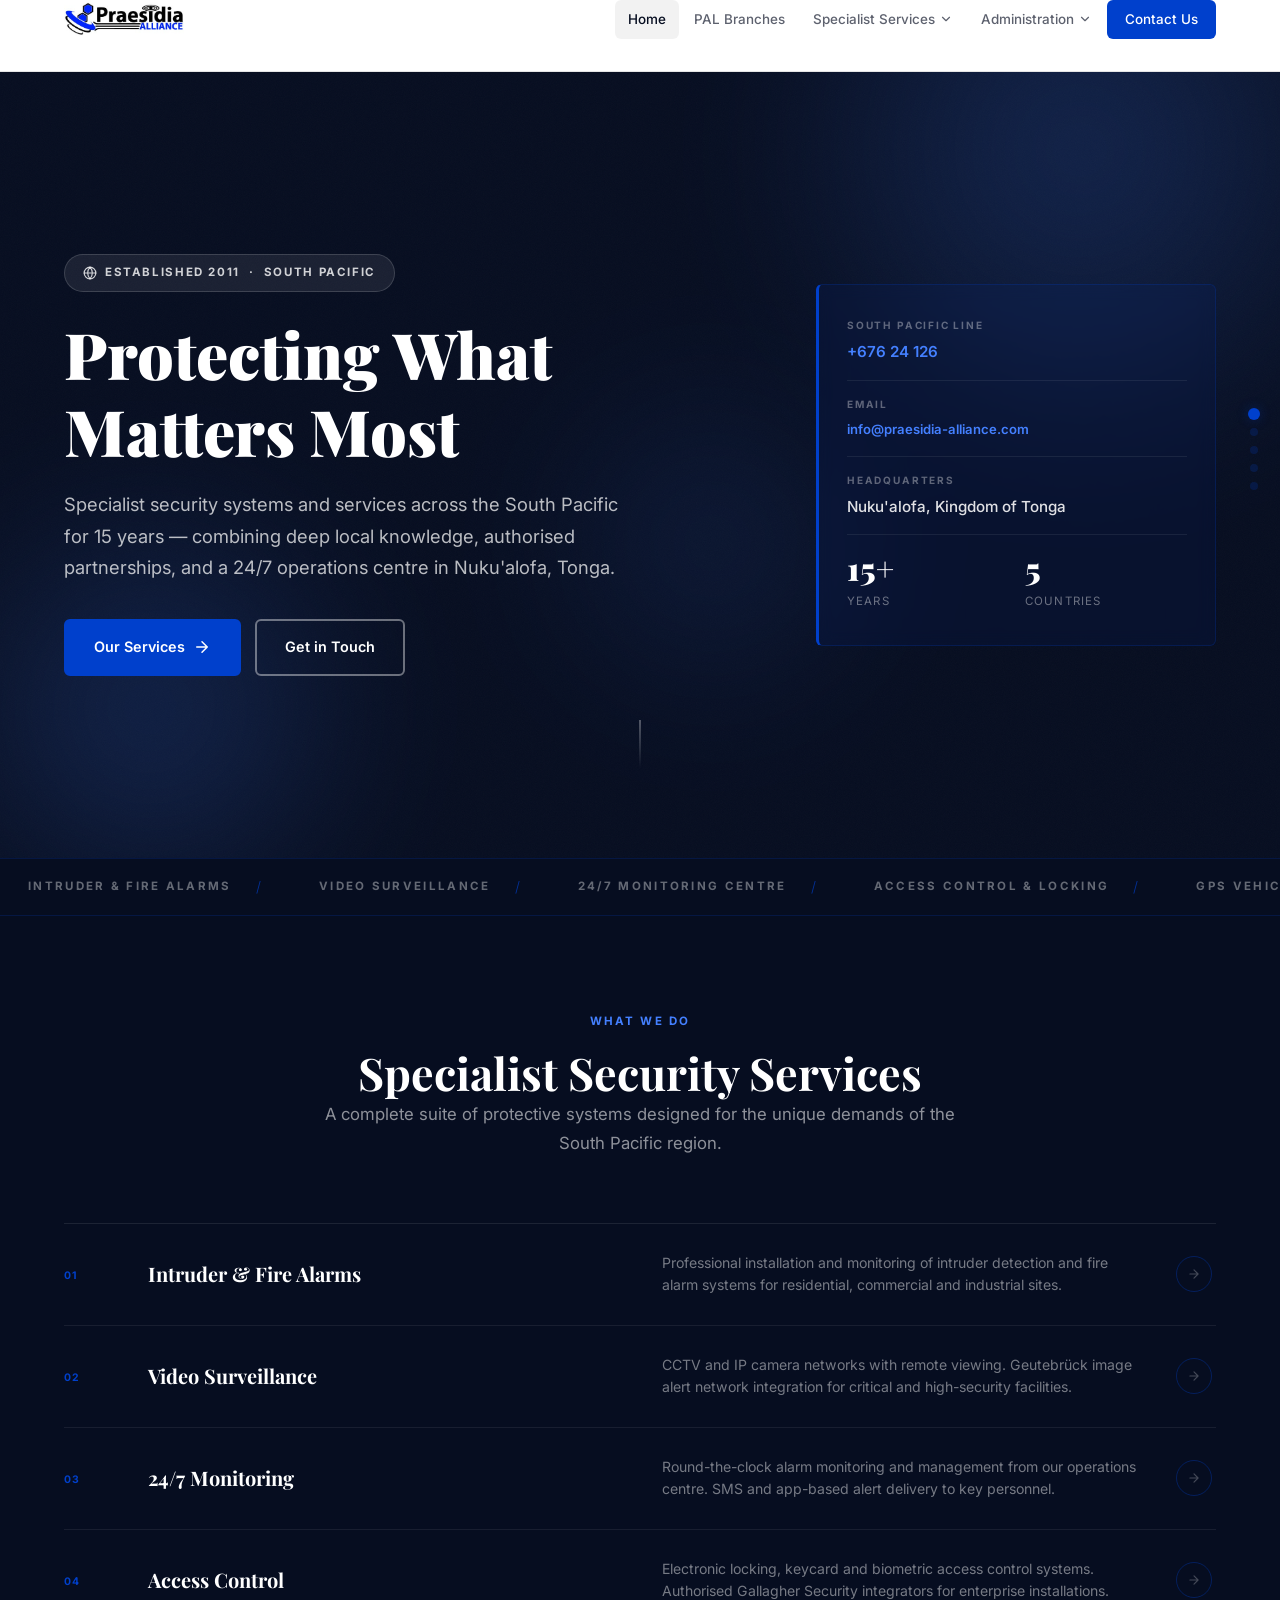
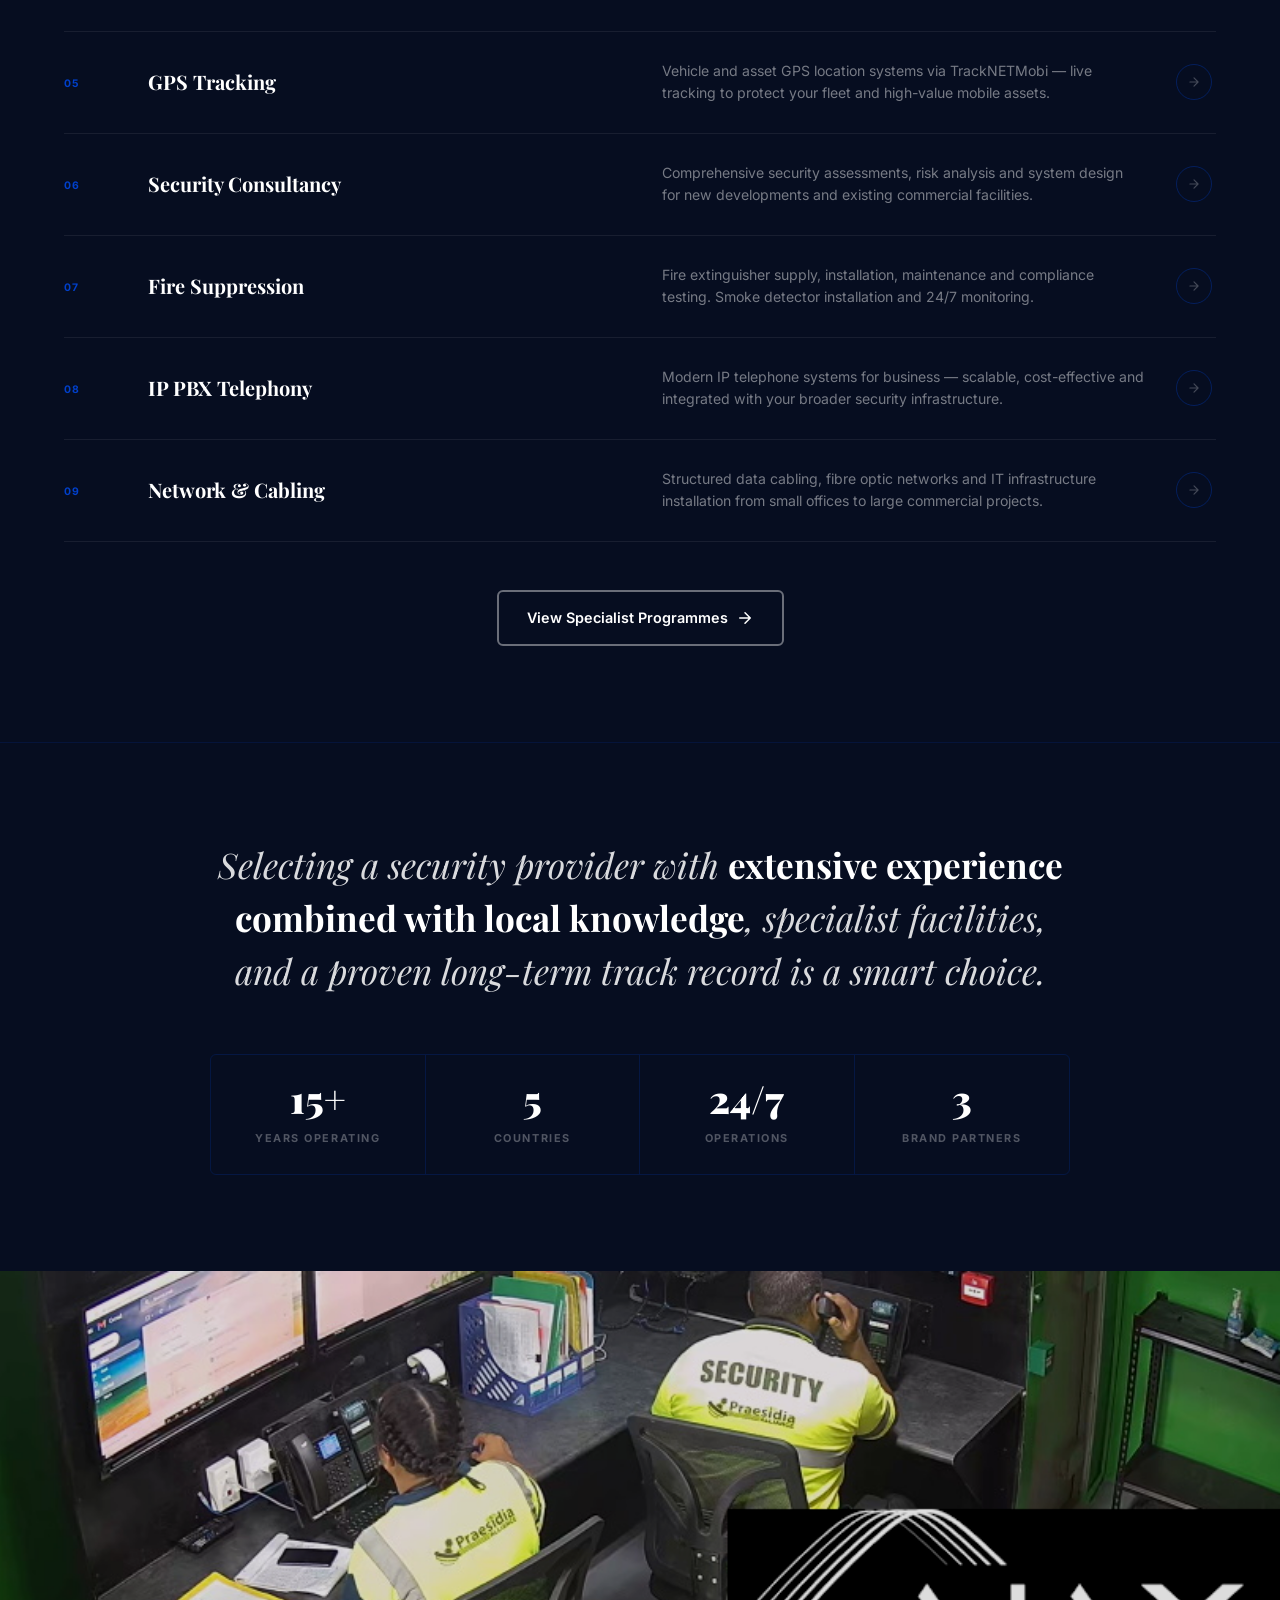
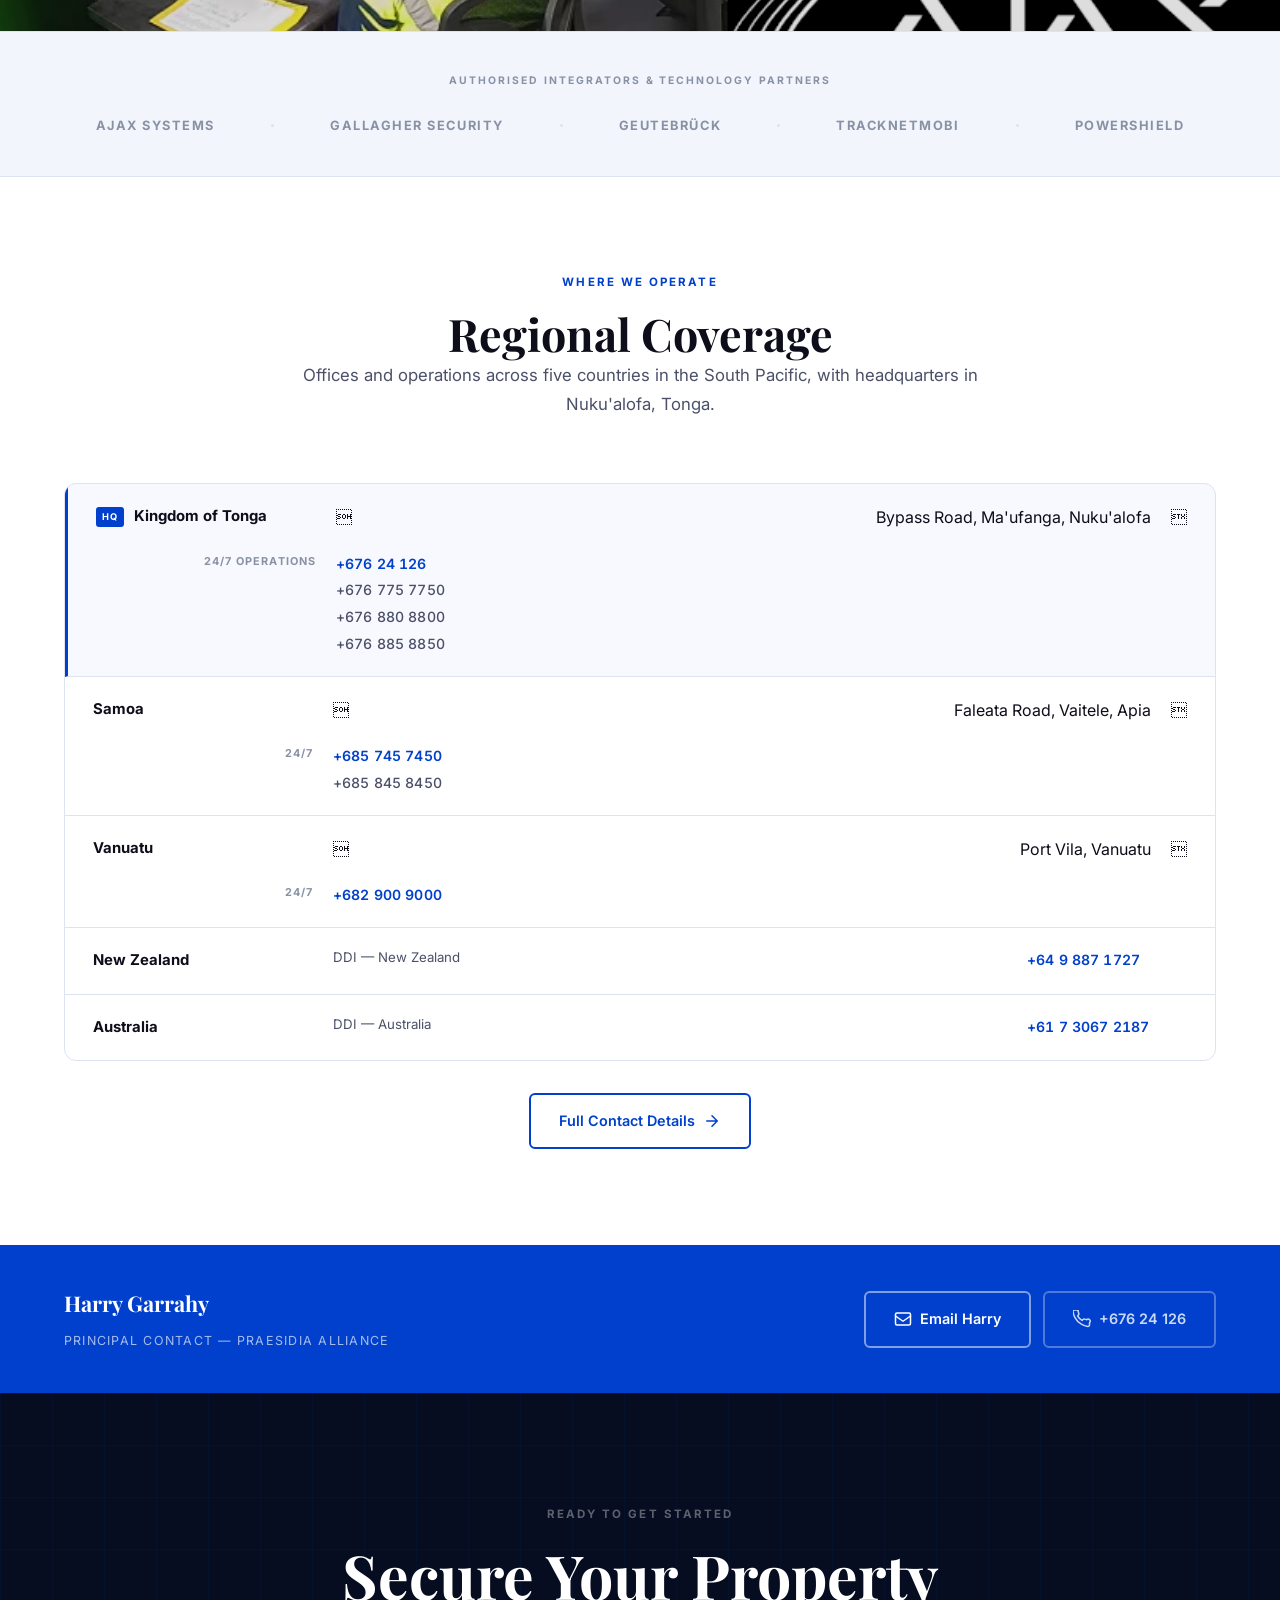
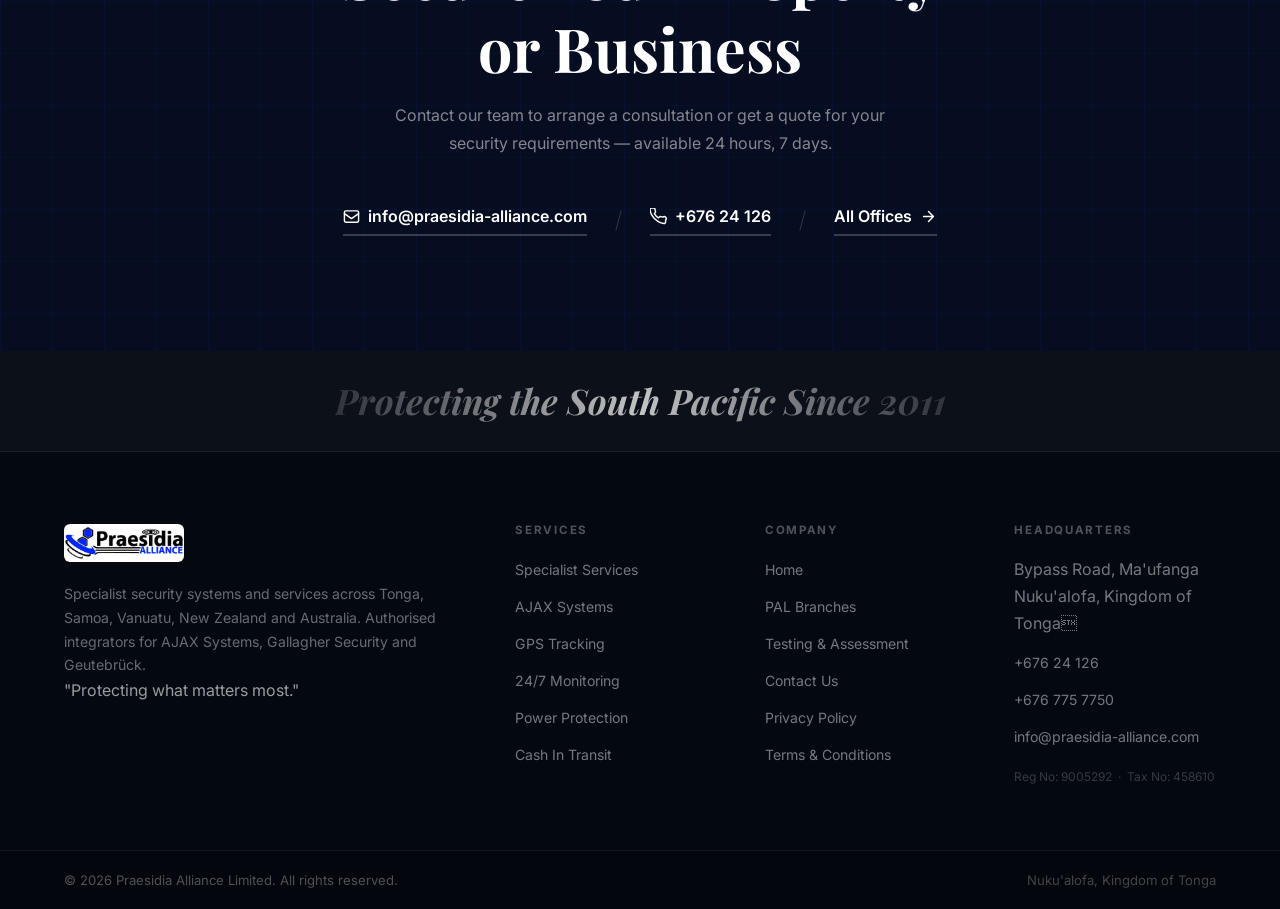
==== commit 2a02ae57: "Change navbar to white with dark text links" ====
--- a/index.html
+++ b/index.html
@@ -20,7 +20,7 @@
   <link rel="stylesheet" href="css/style.css?v=2">
   <style>
     @media(max-width:900px){
-      .nav-menu{display:flex!important;position:fixed!important;top:0!important;left:0!important;right:0!important;bottom:0!important;width:100vw!important;height:100vh!important;min-height:100vh!important;background:#0040CC!important;backdrop-filter:none!important;-webkit-backdrop-filter:none!important;flex-direction:column!important;align-items:center!important;justify-content:flex-start!important;gap:4px!important;padding:96px 28px 40px!important;overflow-y:auto!important;z-index:9999!important;opacity:0!important;transform:translateX(100%)!important;pointer-events:none!important;transition:opacity .35s ease,transform .35s cubic-bezier(.4,0,.2,1)!important}
+      .nav-menu{display:flex!important;position:fixed!important;top:0!important;left:0!important;right:0!important;bottom:0!important;width:100vw!important;height:100vh!important;min-height:100vh!important;background:#060d20!important;backdrop-filter:none!important;-webkit-backdrop-filter:none!important;flex-direction:column!important;align-items:center!important;justify-content:flex-start!important;gap:4px!important;padding:96px 28px 40px!important;overflow-y:auto!important;z-index:9999!important;opacity:0!important;transform:translateX(100%)!important;pointer-events:none!important;transition:opacity .35s ease,transform .35s cubic-bezier(.4,0,.2,1)!important}
       .nav-menu.open{opacity:1!important;transform:translateX(0)!important;pointer-events:all!important}
       .nav-toggle{display:flex!important;z-index:10000!important;position:relative!important}
       .nav-menu a{font-size:1.1rem!important;padding:13px 28px!important;font-weight:700!important;color:rgba(255,255,255,0.85)!important;width:100%!important;text-align:center!important;display:block!important;border-radius:8px!important}
--- a/css/style.css
+++ b/css/style.css
@@ -129,11 +129,11 @@
    ============================================ */
 .navbar {
   position:fixed; top:0; left:0; right:0; height:var(--nav-height);
-  background:#0040CC; backdrop-filter:blur(24px); -webkit-backdrop-filter:blur(24px);
+  background:#fff; backdrop-filter:blur(24px); -webkit-backdrop-filter:blur(24px);
   z-index:1000; transition:var(--transition);
-  border-bottom:1px solid rgba(0,0,0,0.15);
-}
-.navbar.scrolled { background:#0035aa; box-shadow:var(--shadow); border-bottom-color:rgba(0,0,0,0.2); }
+  border-bottom:1px solid rgba(0,0,0,0.1);
+}
+.navbar.scrolled { background:#fff; box-shadow:var(--shadow); border-bottom-color:rgba(0,0,0,0.12); }
 .nav-inner { display:flex; align-items:center; justify-content:space-between; height:100%; }
 .nav-logo { display:flex; align-items:center; gap:12px; text-decoration:none; }
 .nav-logo-img { height:38px; width:auto; display:block; border-radius:6px; }
@@ -141,8 +141,8 @@
 .nav-logo-text span   { font-size:0.62rem; color:rgba(255,255,255,0.45); letter-spacing:0.14em; text-transform:uppercase; }
 .nav-menu { display:flex; align-items:center; gap:2px; list-style:none; }
 .nav-menu > li { position:relative; }
-.nav-menu a { padding:8px 13px; border-radius:var(--radius-sm); font-size:0.84rem; font-weight:500; color:rgba(255,255,255,0.72); text-decoration:none; transition:var(--transition-fast); display:flex; align-items:center; gap:4px; }
-.nav-menu a:hover, .nav-menu a.active { color:#fff; }
+.nav-menu a { padding:8px 13px; border-radius:var(--radius-sm); font-size:0.84rem; font-weight:500; color:rgba(6,13,32,0.65); text-decoration:none; transition:var(--transition-fast); display:flex; align-items:center; gap:4px; }
+.nav-menu a:hover, .nav-menu a.active { color:#060d20; background:rgba(0,0,0,0.05); }
 .nav-cta { background:var(--primary) !important; color:#fff !important; border-radius:var(--radius-sm) !important; padding:8px 18px !important; }
 .nav-cta:hover { background:var(--primary-light) !important; }
 .nav-toggle { display:none; background:none; border:none; cursor:pointer; color:#fff; width:44px; height:44px; align-items:center; justify-content:center; border-radius:var(--radius-sm); }
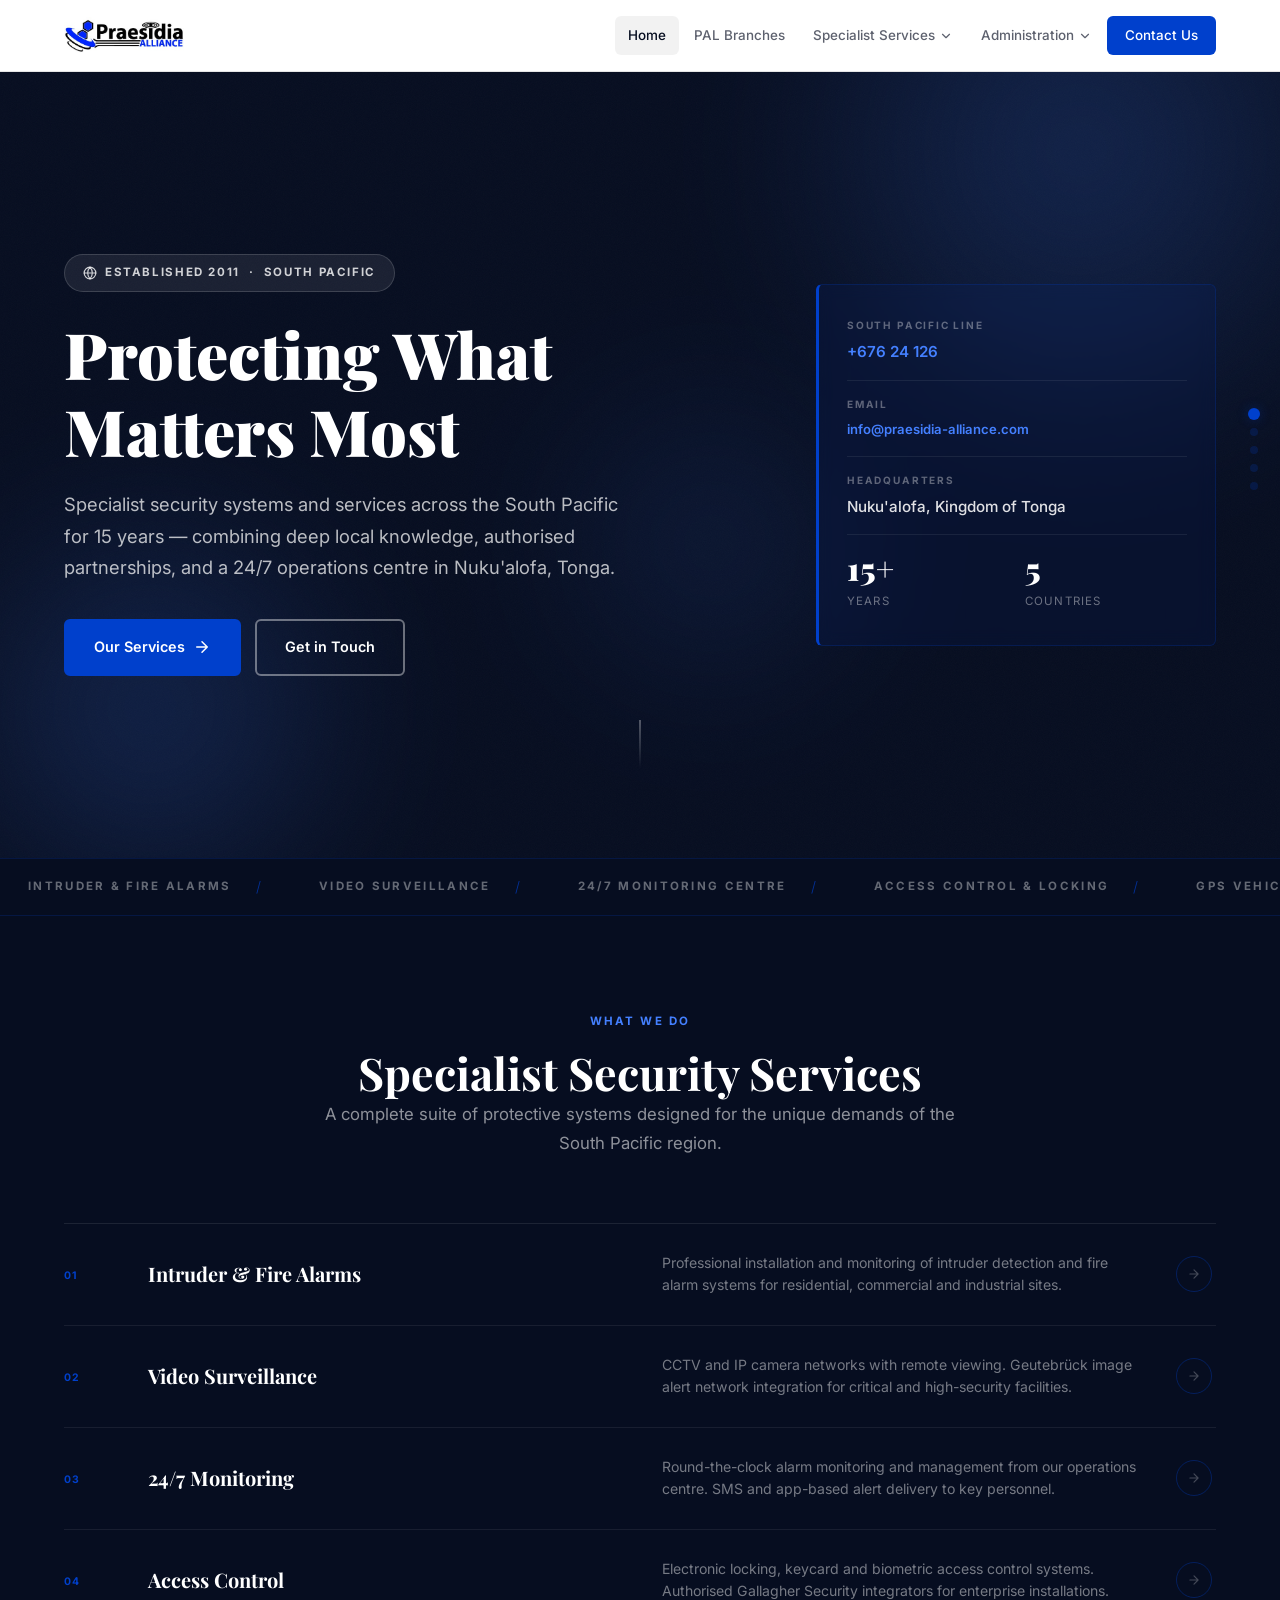
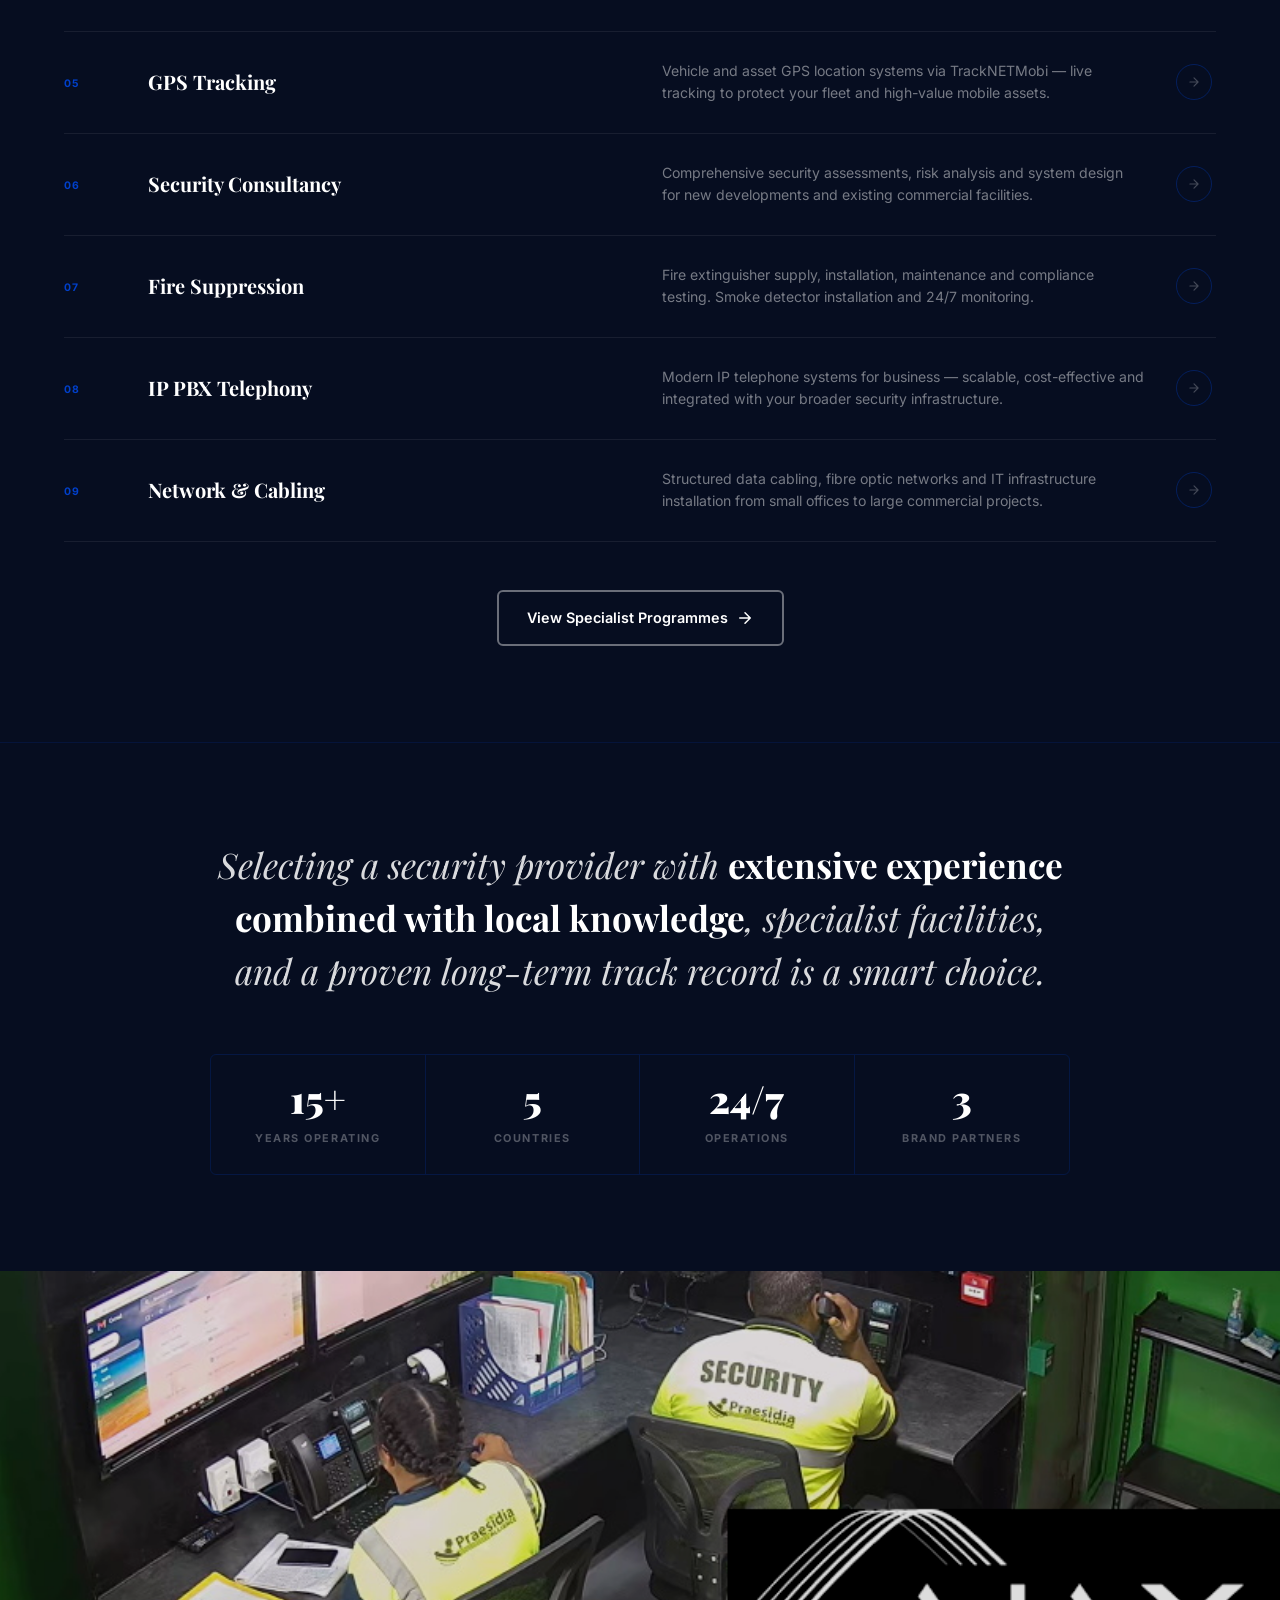
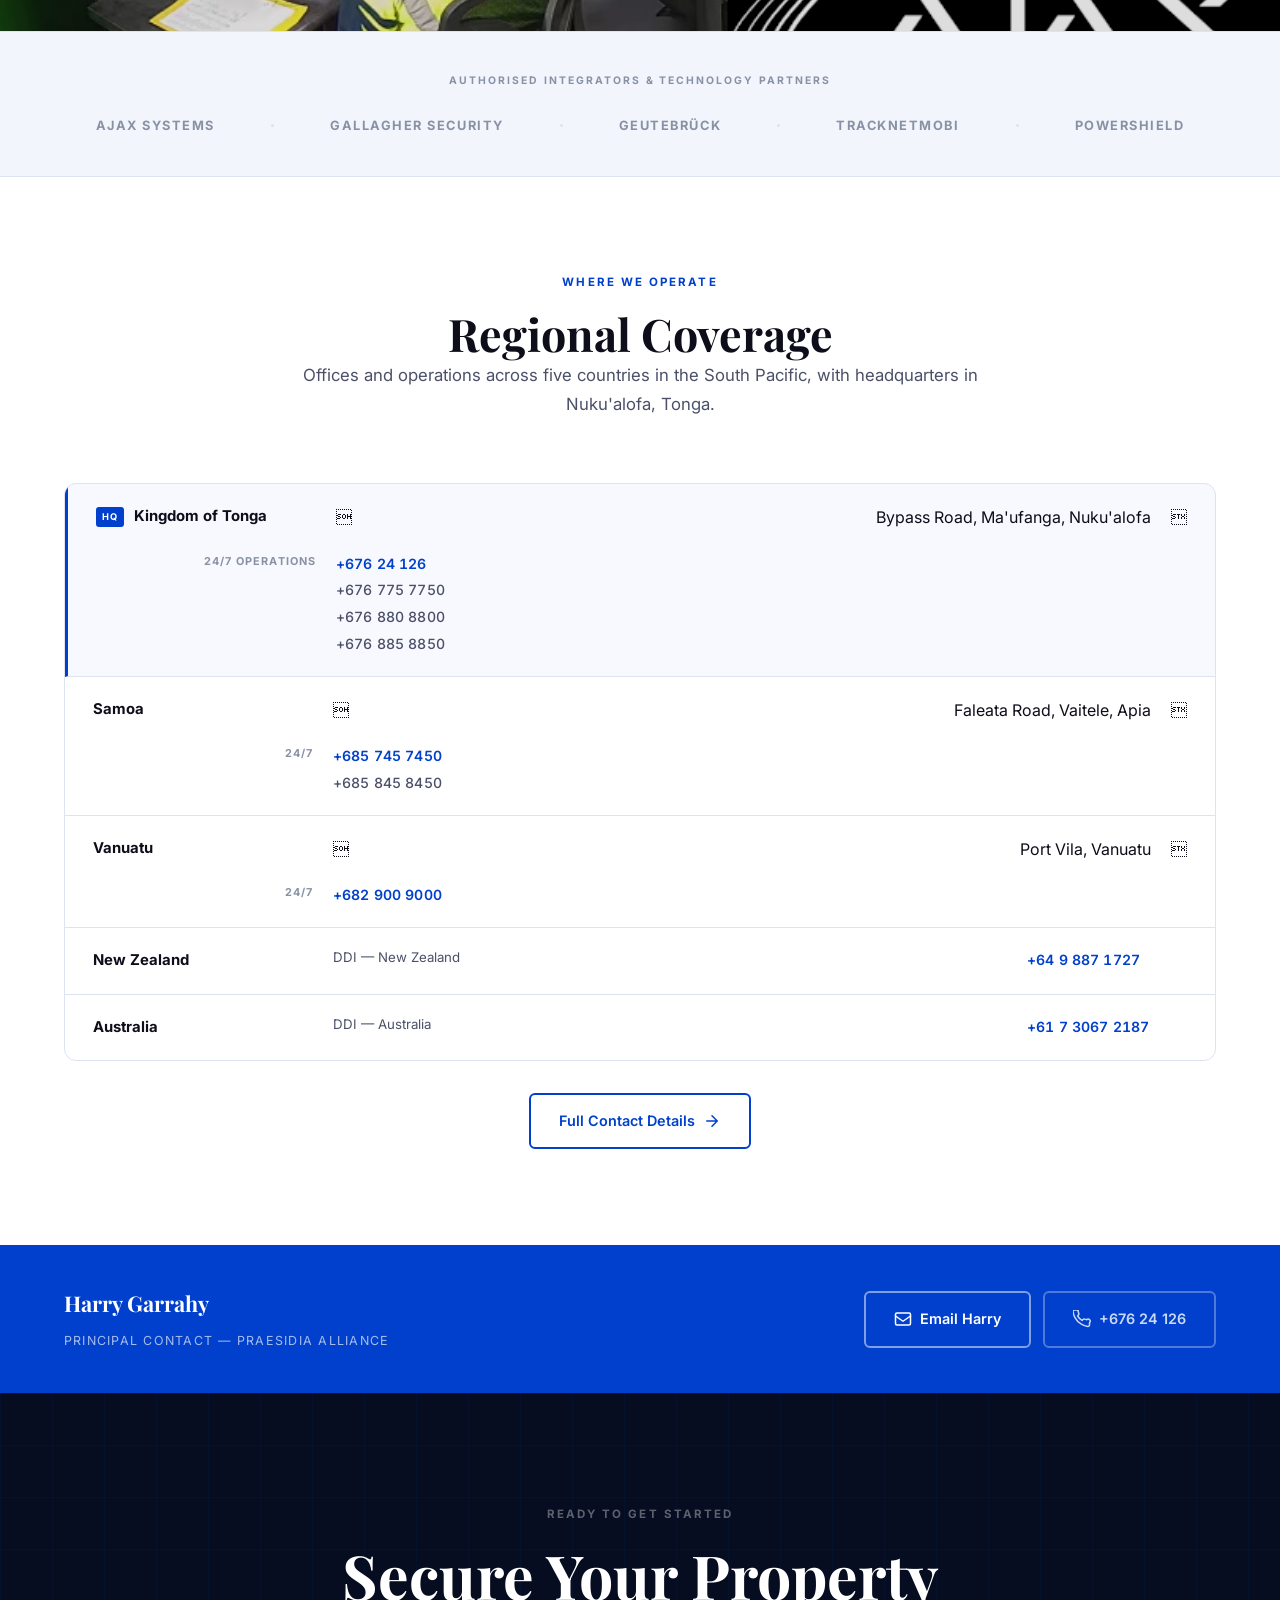
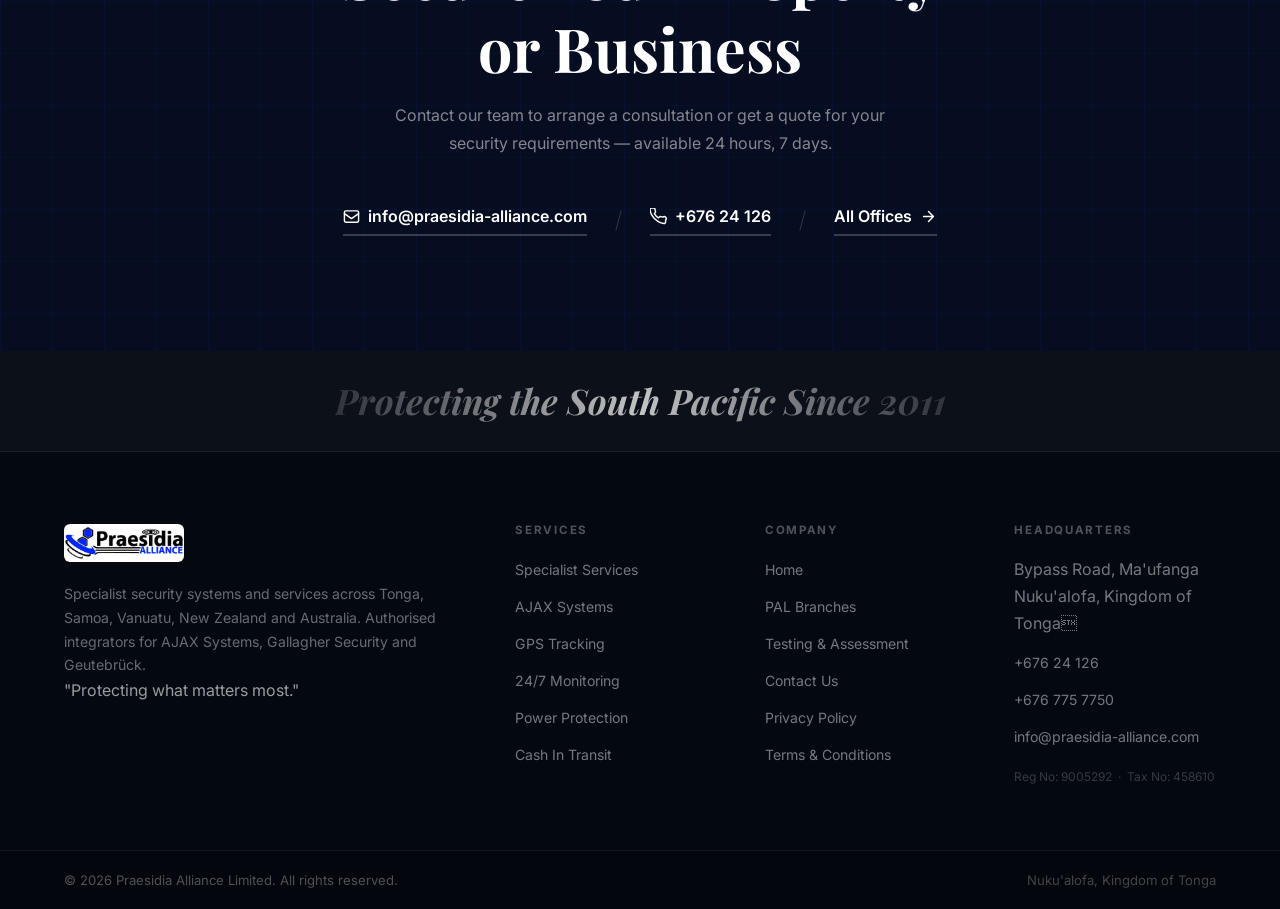
==== commit afb27869: "Show actual logo on preloader instead of P mark" ====
--- a/index.html
+++ b/index.html
@@ -46,11 +46,7 @@
 <!-- PRELOADER -->
 <div class="preloader">
   <div class="preloader-logo">
-    <div class="preloader-mark">P</div>
-    <div class="preloader-text">
-      <strong>Praesidia</strong>
-      <span>Alliance</span>
-    </div>
+    <img src="images/logo.png" alt="Praesidia Alliance" class="preloader-img">
   </div>
   <div class="preloader-track"><div class="preloader-fill"></div></div>
 </div>
@@ -342,7 +338,7 @@
           <span class="region-hq-tag">HQ</span>
           <strong>Kingdom of Tonga</strong>
         </div>
-        <a href="https://www.google.com/maps/search/?api=1&query=Bypass+Road+Maufanga+Nukualofa+Tonga" style="color:inherit;text-decoration:none;" target="_blank" rel="noopener">Bypass Road, Ma'ufanga, Nuku'alofa</a>
+        <a href="https://www.google.com/maps?q=-21.1404,-175.1803" style="color:inherit;text-decoration:none;" target="_blank" rel="noopener">Bypass Road, Ma'ufanga, Nuku'alofa</a>
         <div class="region-ops-hours">24/7 Operations</div>
         <div class="region-tel">
           <a href="tel:+67624126">+676 24 126</a>
@@ -356,7 +352,7 @@
         <div class="region-name-cell">
           <strong>Samoa</strong>
         </div>
-        <a href="https://www.google.com/maps/search/?api=1&query=Faleata+Road+Vaitele+Apia+Samoa" style="color:inherit;text-decoration:none;" target="_blank" rel="noopener">Faleata Road, Vaitele, Apia</a>
+        <a href="https://www.google.com/maps?q=-13.8295,-171.8060" style="color:inherit;text-decoration:none;" target="_blank" rel="noopener">Faleata Road, Vaitele, Apia</a>
         <div class="region-ops-hours">24/7</div>
         <div class="region-tel">
           <a href="tel:+6857457450">+685 745 7450</a>
@@ -368,7 +364,7 @@
         <div class="region-name-cell">
           <strong>Vanuatu</strong>
         </div>
-        <a href="https://www.google.com/maps/search/?api=1&query=Port+Vila+Vanuatu" style="color:inherit;text-decoration:none;" target="_blank" rel="noopener">Port Vila, Vanuatu</a>
+        <a href="https://www.google.com/maps?q=-17.7338,168.3219" style="color:inherit;text-decoration:none;" target="_blank" rel="noopener">Port Vila, Vanuatu</a>
         <div class="region-ops-hours">24/7</div>
         <div class="region-tel">
           <a href="tel:+6829009000">+682 900 9000</a>
@@ -499,7 +495,7 @@
         <div>
           <h5>Headquarters</h5>
           <ul class="footer-links">
-            <li <a href="https://www.google.com/maps/search/?api=1&query=Bypass+Road+Maufanga+Nukualofa+Tonga" style="color:rgba(255,255,255,0.45);text-decoration:none;" target="_blank" rel="noopener">Bypass Road, Ma'ufanga<br>Nuku'alofa, Kingdom of Tonga</a>
+            <li <a href="https://www.google.com/maps?q=-21.1404,-175.1803" style="color:rgba(255,255,255,0.45);text-decoration:none;" target="_blank" rel="noopener">Bypass Road, Ma'ufanga<br>Nuku'alofa, Kingdom of Tonga</a>
           </ul>
           <ul class="footer-links" style="margin-top:12px;">
             <li><a href="tel:+67624126">+676 24 126</a></li>
--- a/css/style.css
+++ b/css/style.css
@@ -108,18 +108,9 @@
   transition:opacity 0.5s ease, visibility 0.5s ease;
 }
 .preloader.done { opacity:0; visibility:hidden; pointer-events:none; }
-.preloader-logo { display:flex; align-items:center; gap:16px; }
-.preloader-mark {
-  width:52px; height:52px; border-radius:12px;
-  background:linear-gradient(135deg,var(--primary),var(--primary-light));
-  display:flex; align-items:center; justify-content:center;
-  font-family:var(--font-display); font-size:1.4rem; font-weight:900; color:#fff;
-  animation:preloaderPulse 1.2s ease-in-out infinite alternate;
-}
-@keyframes preloaderPulse { from { transform:scale(1); } to { transform:scale(1.08); box-shadow:0 0 28px var(--primary-glow); } }
-.preloader-text { display:flex; flex-direction:column; }
-.preloader-text strong { font-family:var(--font-display); font-size:1.3rem; color:#fff; font-weight:700; }
-.preloader-text span  { font-size:0.72rem; color:rgba(255,255,255,0.45); letter-spacing:0.14em; text-transform:uppercase; margin-top:2px; }
+.preloader-logo { display:flex; align-items:center; justify-content:center; }
+.preloader-img { height:80px; width:auto; border-radius:10px; animation:preloaderPulse 1.2s ease-in-out infinite alternate; }
+@keyframes preloaderPulse { from { transform:scale(1); opacity:1; } to { transform:scale(1.06); opacity:0.85; } }
 .preloader-track { width:200px; height:2px; background:rgba(255,255,255,0.12); border-radius:2px; overflow:hidden; }
 .preloader-fill { height:100%; background:linear-gradient(90deg,var(--primary),var(--primary-light)); animation:preloaderFill 1.4s ease-in-out forwards; }
 @keyframes preloaderFill { from { width:0%; } to { width:100%; } }
@@ -134,6 +125,7 @@
   border-bottom:1px solid rgba(0,0,0,0.1);
 }
 .navbar.scrolled { background:#fff; box-shadow:var(--shadow); border-bottom-color:rgba(0,0,0,0.12); }
+.navbar .container { height:100%; }
 .nav-inner { display:flex; align-items:center; justify-content:space-between; height:100%; }
 .nav-logo { display:flex; align-items:center; gap:12px; text-decoration:none; }
 .nav-logo-img { height:38px; width:auto; display:block; border-radius:6px; }
@@ -145,8 +137,8 @@
 .nav-menu a:hover, .nav-menu a.active { color:#060d20; background:rgba(0,0,0,0.05); }
 .nav-cta { background:var(--primary) !important; color:#fff !important; border-radius:var(--radius-sm) !important; padding:8px 18px !important; }
 .nav-cta:hover { background:var(--primary-light) !important; }
-.nav-toggle { display:none; background:none; border:none; cursor:pointer; color:#fff; width:44px; height:44px; align-items:center; justify-content:center; border-radius:var(--radius-sm); }
-.nav-toggle:hover { background:rgba(255,255,255,0.08); }
+.nav-toggle { display:none; background:none; border:none; cursor:pointer; color:#060d20; width:44px; height:44px; align-items:center; justify-content:center; border-radius:var(--radius-sm); }
+.nav-toggle:hover { background:rgba(0,0,0,0.06); }
 .nav-toggle .icon { width:22px; height:22px; display:block; }
 
 /* Dropdown */
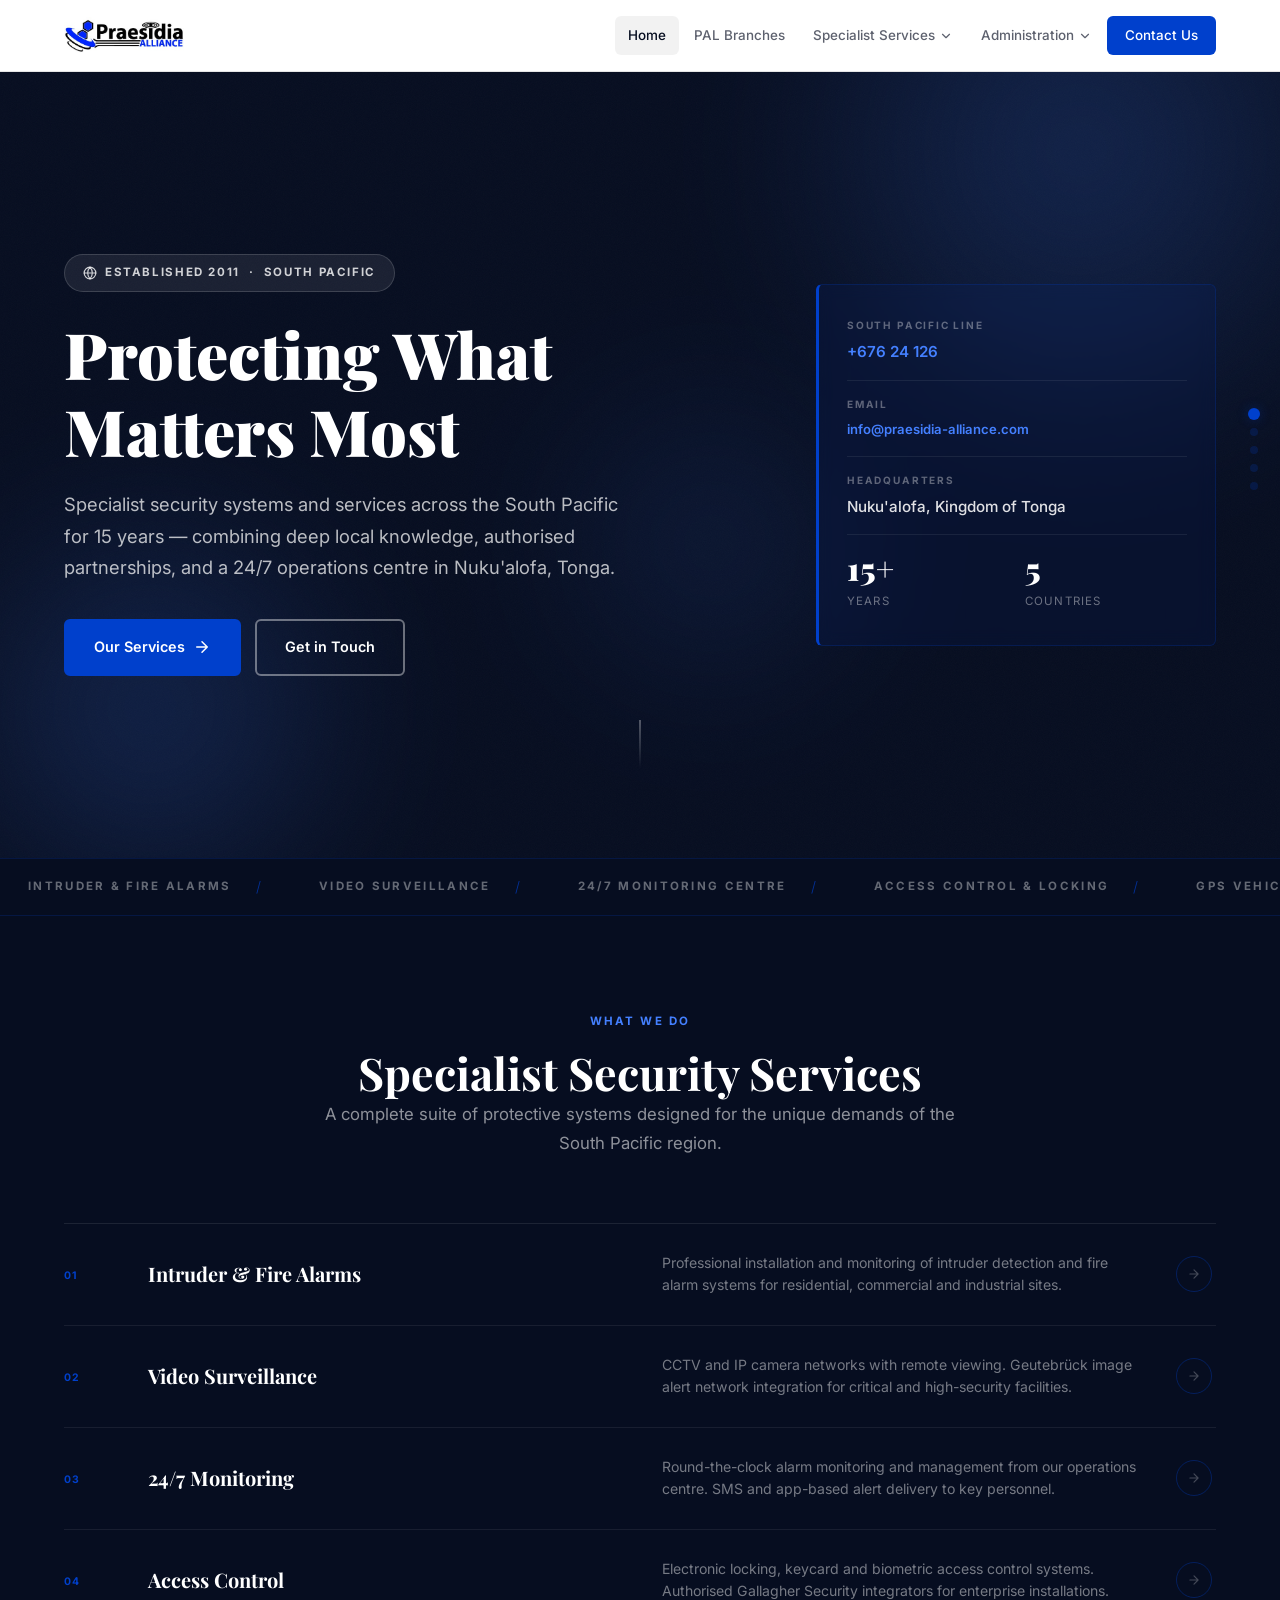
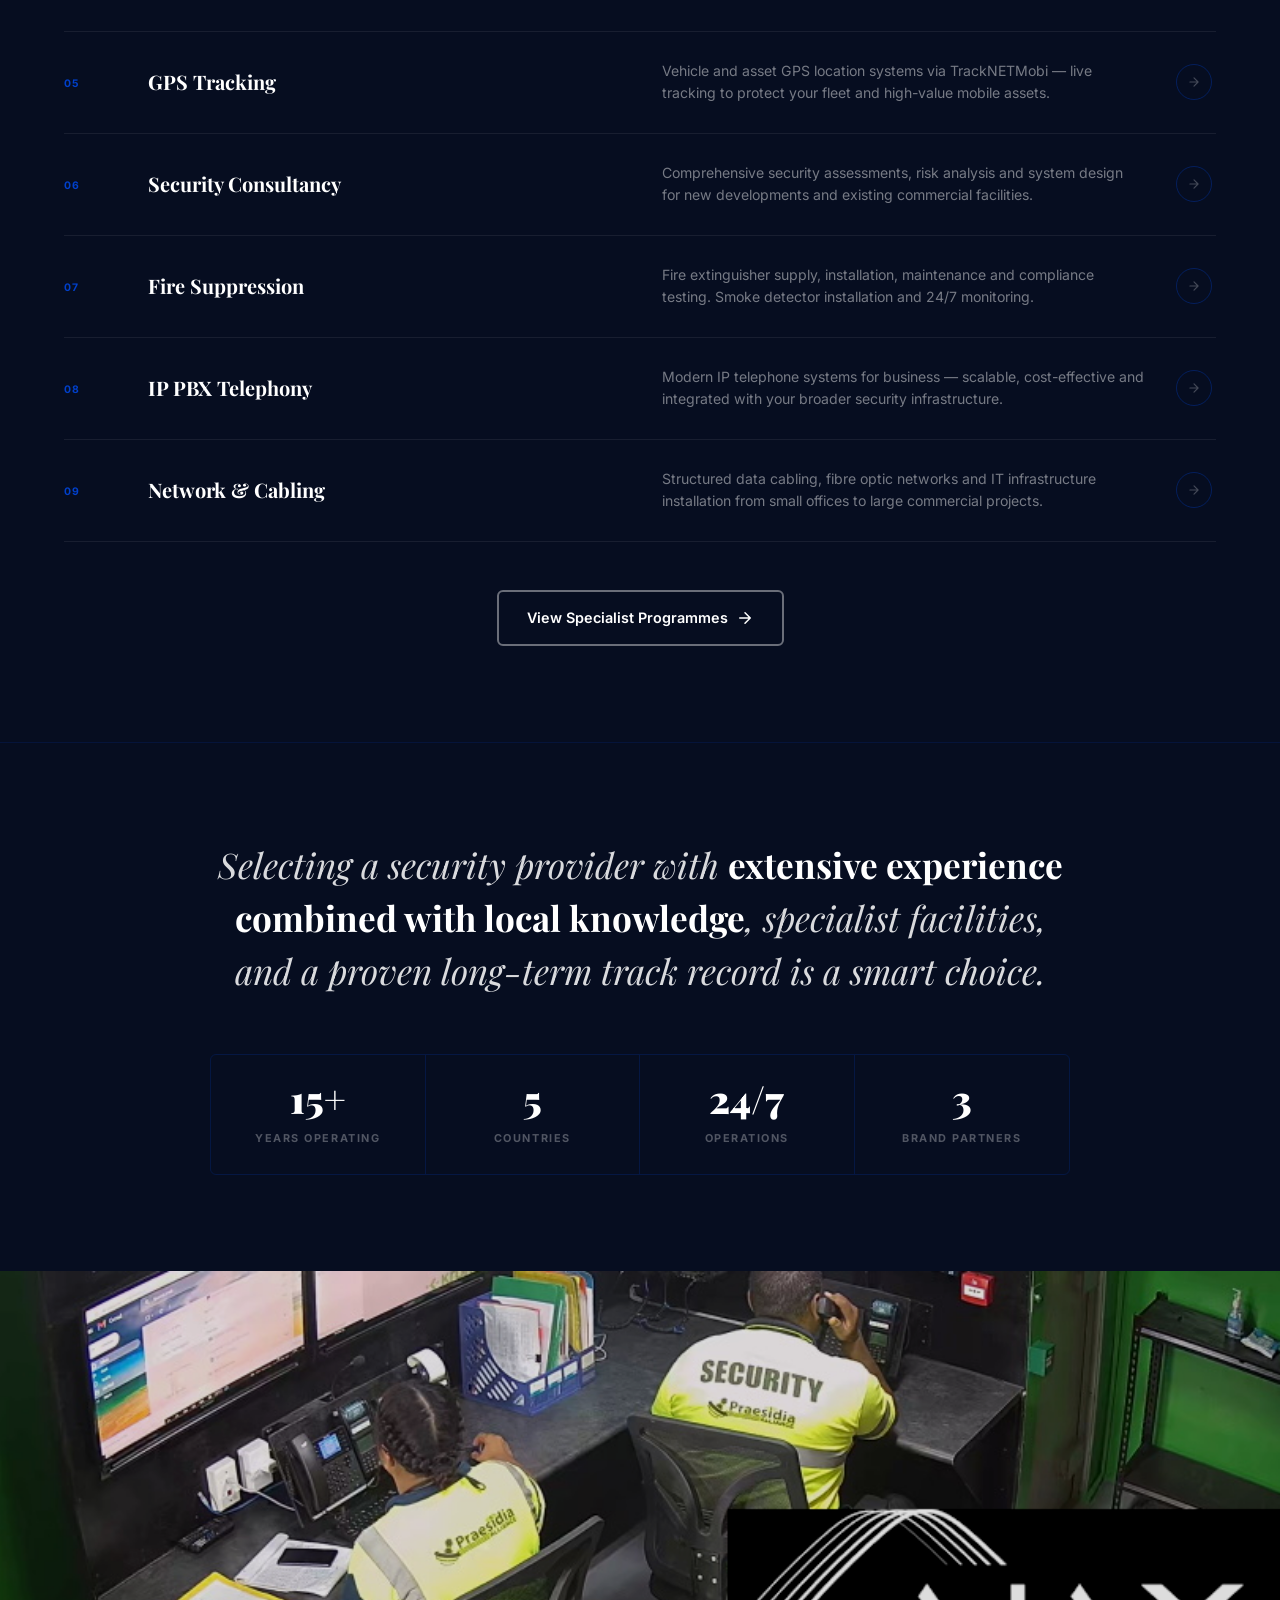
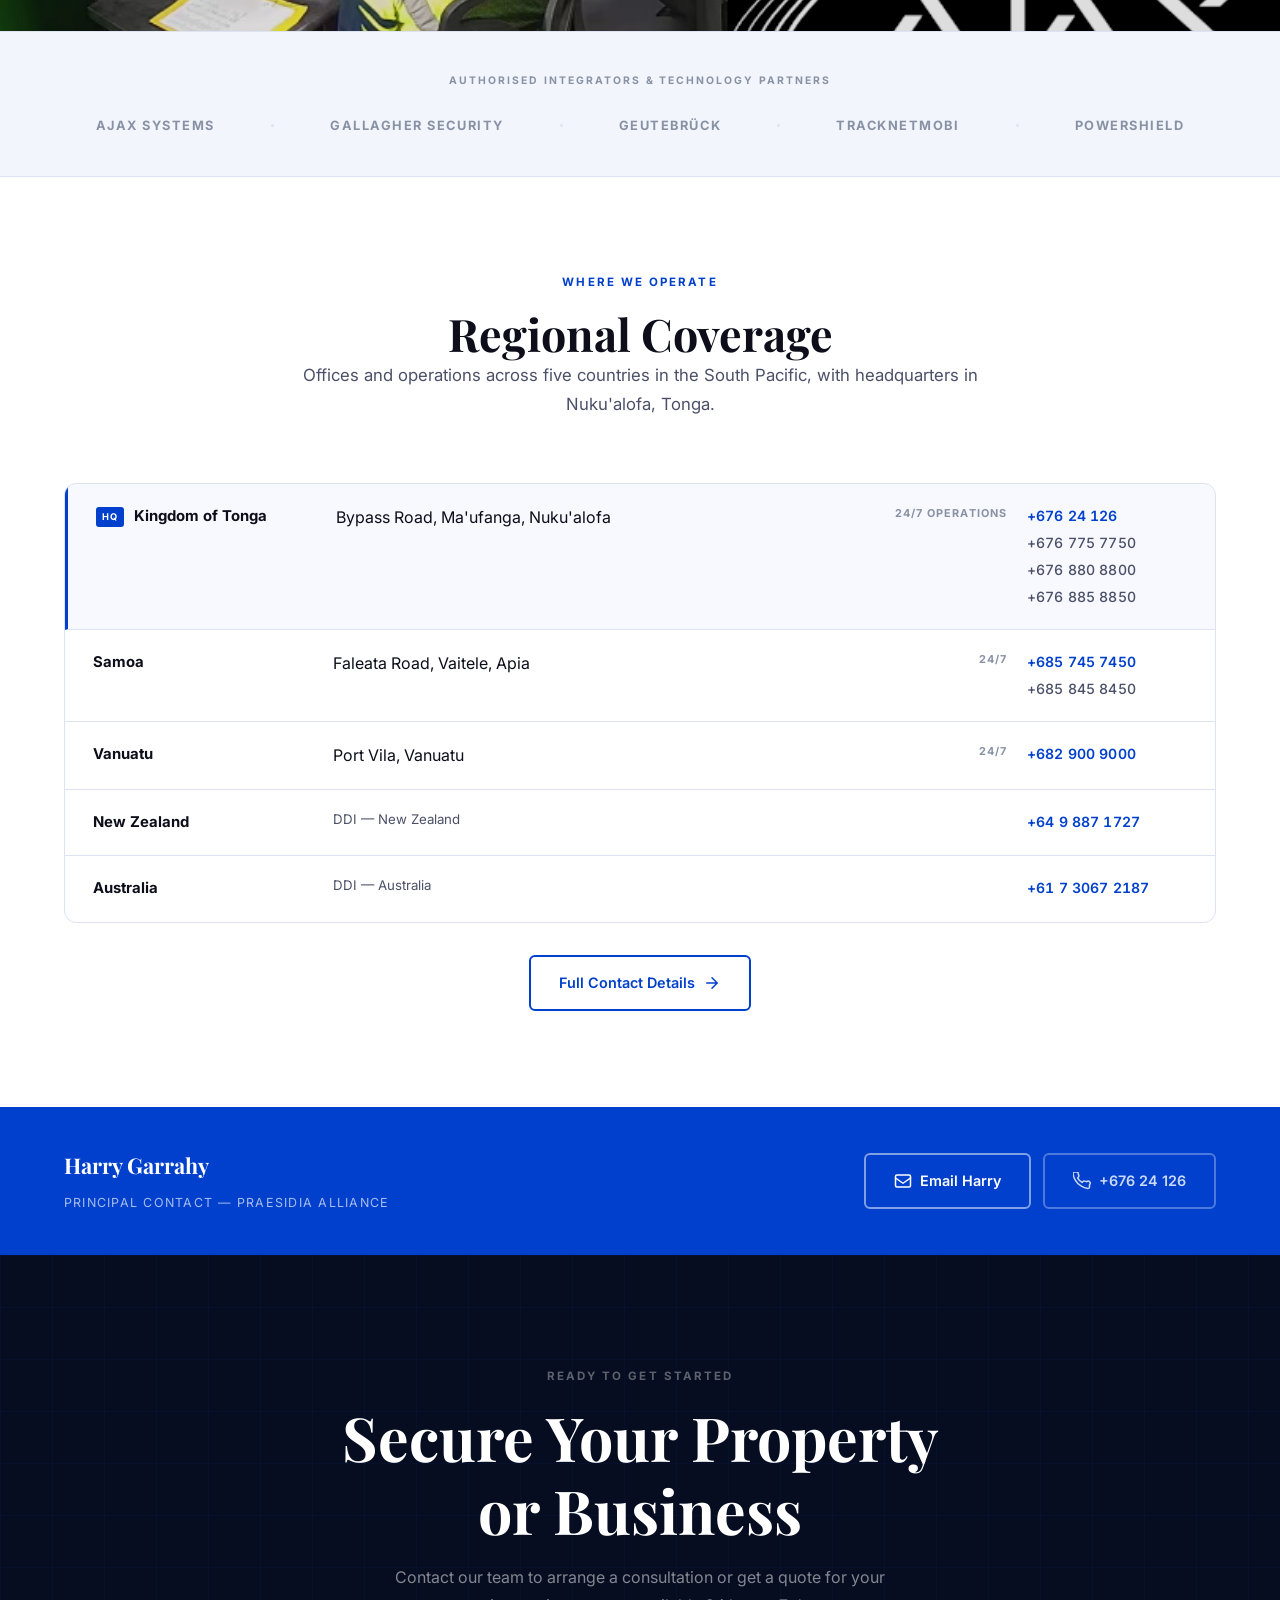
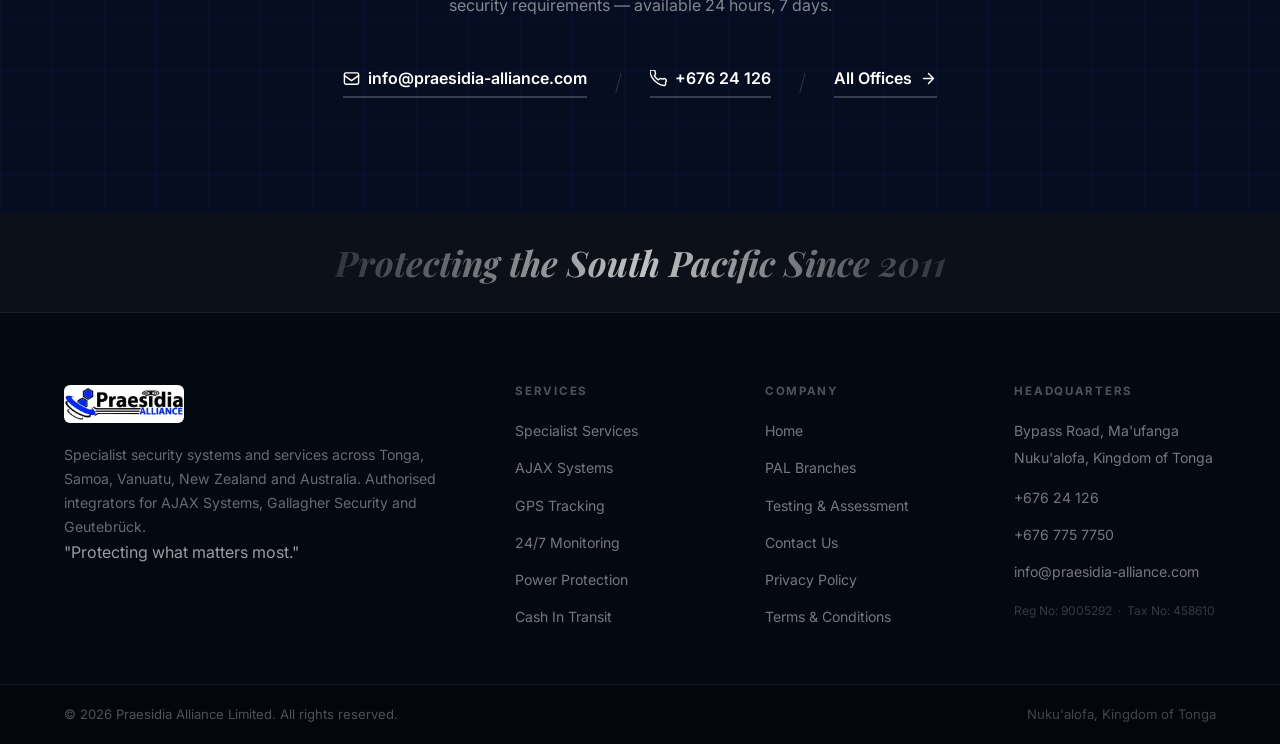
==== commit bd1a80a5: "Fix corrupted HTML tags across all pages, fix 247net heading, delete orphaned contacts.html" ====
--- a/index.html
+++ b/index.html
@@ -44,12 +44,6 @@
 <body>
 
 <!-- PRELOADER -->
-<div class="preloader">
-  <div class="preloader-logo">
-    <img src="images/logo.png" alt="Praesidia Alliance" class="preloader-img">
-  </div>
-  <div class="preloader-track"><div class="preloader-fill"></div></div>
-</div>
 
 <!-- NAVBAR -->
 <nav class="navbar" id="navbar">
@@ -75,7 +69,6 @@
         <li class="has-dropdown">
           <a href="administration--regional-contacts.html">Administration <span class="icon" data-icon="chevron-down" style="width:14px;height:14px;"></span></a>
           <ul class="dropdown-menu">
-            <li><a href="administration--regional-contacts.html">Regional Contacts</a></li>
             <li><a href="privacy-policy.html">Privacy Policy</a></li>
             <li><a href="terms--conditions.html">Terms &amp; Conditions</a></li>
           </ul>
@@ -338,7 +331,7 @@
           <span class="region-hq-tag">HQ</span>
           <strong>Kingdom of Tonga</strong>
         </div>
-        <a href="https://www.google.com/maps?q=-21.1404,-175.1803" style="color:inherit;text-decoration:none;" target="_blank" rel="noopener">Bypass Road, Ma'ufanga, Nuku'alofa</a>
+        <a href="https://www.google.com/maps?q=-21.1404,-175.1803" style="color:inherit;text-decoration:none;" target="_blank" rel="noopener">Bypass Road, Ma'ufanga, Nuku'alofa</a>
         <div class="region-ops-hours">24/7 Operations</div>
         <div class="region-tel">
           <a href="tel:+67624126">+676 24 126</a>
@@ -352,7 +345,7 @@
         <div class="region-name-cell">
           <strong>Samoa</strong>
         </div>
-        <a href="https://www.google.com/maps?q=-13.8295,-171.8060" style="color:inherit;text-decoration:none;" target="_blank" rel="noopener">Faleata Road, Vaitele, Apia</a>
+        <a href="https://www.google.com/maps?q=-13.8295,-171.8060" style="color:inherit;text-decoration:none;" target="_blank" rel="noopener">Faleata Road, Vaitele, Apia</a>
         <div class="region-ops-hours">24/7</div>
         <div class="region-tel">
           <a href="tel:+6857457450">+685 745 7450</a>
@@ -364,7 +357,7 @@
         <div class="region-name-cell">
           <strong>Vanuatu</strong>
         </div>
-        <a href="https://www.google.com/maps?q=-17.7338,168.3219" style="color:inherit;text-decoration:none;" target="_blank" rel="noopener">Port Vila, Vanuatu</a>
+        <a href="https://www.google.com/maps?q=-17.7338,168.3219" style="color:inherit;text-decoration:none;" target="_blank" rel="noopener">Port Vila, Vanuatu</a>
         <div class="region-ops-hours">24/7</div>
         <div class="region-tel">
           <a href="tel:+6829009000">+682 900 9000</a>
@@ -495,7 +488,7 @@
         <div>
           <h5>Headquarters</h5>
           <ul class="footer-links">
-            <li <a href="https://www.google.com/maps?q=-21.1404,-175.1803" style="color:rgba(255,255,255,0.45);text-decoration:none;" target="_blank" rel="noopener">Bypass Road, Ma'ufanga<br>Nuku'alofa, Kingdom of Tonga</a>
+            <li><a href="https://www.google.com/maps?q=-21.1404,-175.1803" style="color:rgba(255,255,255,0.45);text-decoration:none;" target="_blank" rel="noopener">Bypass Road, Ma'ufanga<br>Nuku'alofa, Kingdom of Tonga</a></li>
           </ul>
           <ul class="footer-links" style="margin-top:12px;">
             <li><a href="tel:+67624126">+676 24 126</a></li>
--- a/css/style.css
+++ b/css/style.css
@@ -101,19 +101,6 @@
 /* ============================================
    PRELOADER
    ============================================ */
-.preloader {
-  position:fixed; inset:0; z-index:10000;
-  background:var(--primary-dark); display:flex; flex-direction:column;
-  align-items:center; justify-content:center; gap:24px;
-  transition:opacity 0.5s ease, visibility 0.5s ease;
-}
-.preloader.done { opacity:0; visibility:hidden; pointer-events:none; }
-.preloader-logo { display:flex; align-items:center; justify-content:center; }
-.preloader-img { height:80px; width:auto; border-radius:10px; animation:preloaderPulse 1.2s ease-in-out infinite alternate; }
-@keyframes preloaderPulse { from { transform:scale(1); opacity:1; } to { transform:scale(1.06); opacity:0.85; } }
-.preloader-track { width:200px; height:2px; background:rgba(255,255,255,0.12); border-radius:2px; overflow:hidden; }
-.preloader-fill { height:100%; background:linear-gradient(90deg,var(--primary),var(--primary-light)); animation:preloaderFill 1.4s ease-in-out forwards; }
-@keyframes preloaderFill { from { width:0%; } to { width:100%; } }
 
 /* ============================================
    NAVBAR
@@ -154,6 +141,7 @@
 .has-dropdown:hover .dropdown-menu { opacity:1; visibility:visible; transform:translateY(0); }
 .dropdown-menu li a { font-size:0.82rem; padding:9px 18px; color:rgba(255,255,255,0.72); border-radius:0; display:block; }
 .dropdown-menu li a:hover { color:#fff; background:rgba(0,64,204,0.15); }
+.dropdown-menu li a.active { color:#fff; background:rgba(0,64,204,0.25); border-left:3px solid var(--primary-light); padding-left:15px; }
 
 /* Mobile nav */
 @media(max-width:900px) {
